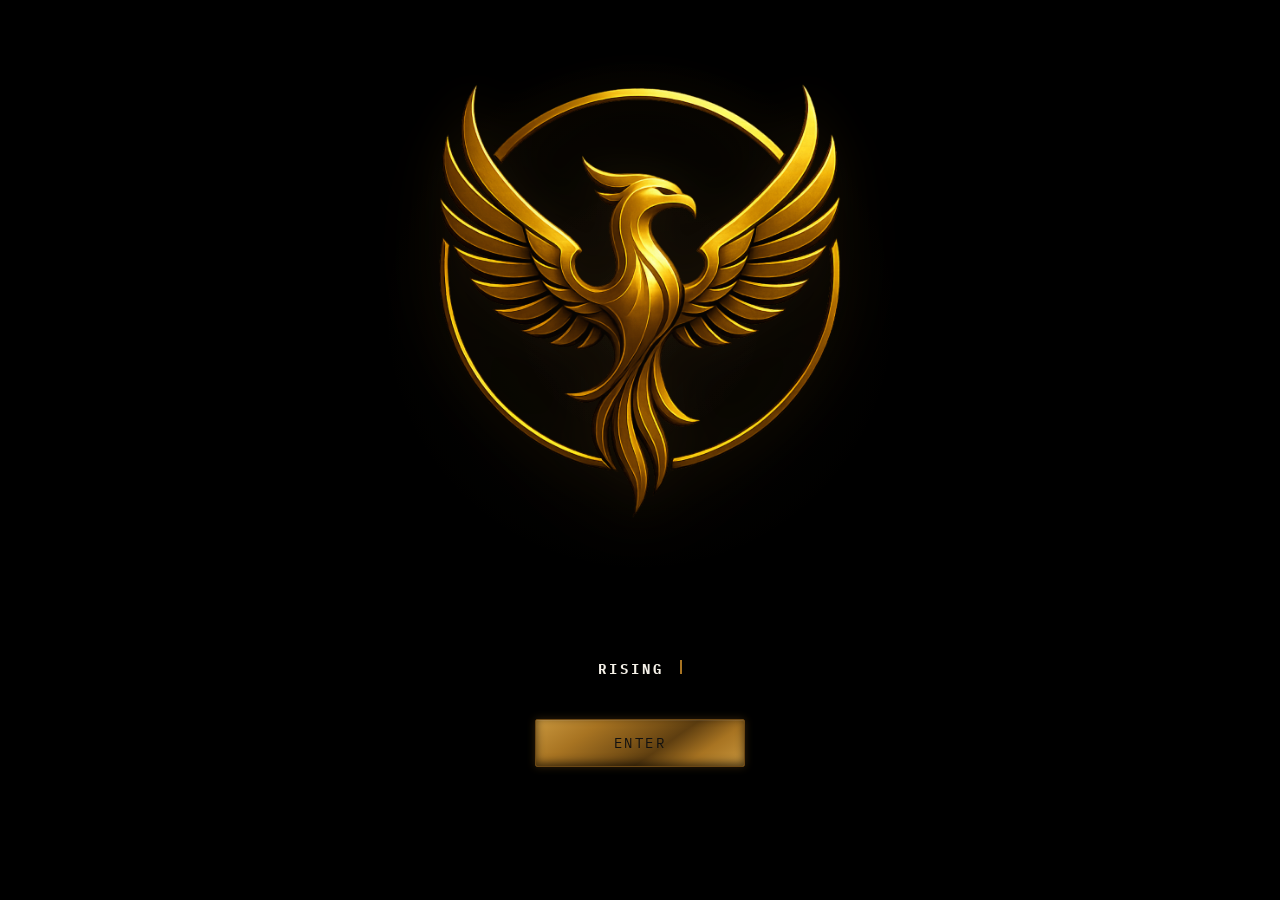
==== index.html @ f2d27ec7 "Update index.html" ====
<!DOCTYPE html>
<html lang="en">
<head>
<meta charset="UTF-8" />
<meta name="viewport" content="width=device-width, initial-scale=1.0" />
<title>Rising Phoenix Enterprises</title>

<link rel="preconnect" href="https://fonts.googleapis.com">
<link rel="preconnect" href="https://fonts.gstatic.com" crossorigin>
<link href="https://fonts.googleapis.com/css2?family=IBM+Plex+Mono:wght@500&display=swap" rel="stylesheet">

<style>

:root{
  --bg:#000;
  --ivory:#f5f1e8;
}

/* RESET */

*{
  margin:0;
  padding:0;
  box-sizing:border-box;
}

html,body{
  height:100%;
  background:var(--bg);
  color:var(--ivory);
  font-family:"IBM Plex Mono","Courier New",monospace;
  -webkit-font-smoothing:antialiased;
  -moz-osx-font-smoothing:grayscale;
  text-rendering:optimizeLegibility;
}

/* HERO */

.hero{
  position:relative;
  height:70vh;
  display:flex;
  align-items:flex-end;
  justify-content:center;
  overflow:hidden;
  background:
    radial-gradient(circle at center, rgba(255,255,255,0.02) 0%, rgba(0,0,0,0) 24%),
    radial-gradient(circle at center, rgba(0,0,0,.10), #000 72%);
}

.hero::before{
  content:"";
  position:absolute;
  inset:0;
  background:url("phoenix-os-logo.png") center 40% / 520px no-repeat;
  opacity:0;
  filter:
    drop-shadow(0 22px 54px rgba(0,0,0,.60))
    drop-shadow(0 0 22px rgba(168,116,34,.15));
  animation:heroFade 1.4s ease forwards;
}

.hero::after{
  content:"";
  position:absolute;
  inset:0;
  background:
    radial-gradient(circle at center, rgba(168,116,34,.10) 0%, rgba(168,116,34,0) 36%);
  mix-blend-mode:screen;
  opacity:.42;
  animation:glowPulse 4.8s ease-in-out infinite;
}

/* CONTENT */

.content{
  height:30vh;
  display:flex;
  flex-direction:column;
  align-items:center;
  justify-content:flex-start;
  padding-top:30px;
  text-align:center;
}

/* TITLE */

.title{
  font-size:clamp(14px,1.05vw,18px);
  letter-spacing:.22em;
  text-transform:uppercase;
  margin-bottom:28px;
  min-height:1.5em;
  opacity:0;
  animation:titleFade .7s ease .9s forwards;
}

.cursor{
  display:inline-block;
  width:2px;
  height:1em;
  background:#a87422;
  margin-left:5px;
  animation:blink .9s infinite;
}

/* 🔥 DARK METALLIC ENTER BUTTON */

.enter{
  display:inline-flex;
  align-items:center;
  justify-content:center;
  min-width:210px;
  margin-top:10px;
  padding:14px 44px;

  font-size:14px;
  letter-spacing:.18em;
  text-transform:uppercase;
  text-decoration:none;
  color:#111;

  background:linear-gradient(
    145deg,
    #c9973e 0%,
    #a87422 25%,
    #7a5216 48%,
    #5e3e10 60%,
    #a87422 78%,
    #c9973e 100%
  );

  border:1px solid #6b4714;
  border-radius:2px;

  box-shadow:
    0 0 8px rgba(168,116,34,.28),
    inset 0 1px 0 rgba(255,255,255,.08),
    inset 0 -3px 8px rgba(0,0,0,.65);

  opacity:0;
  transform:translateY(8px);
  animation:enterFade .8s ease 2.5s forwards;
  transition:all .22s ease;
}

.enter:hover{
  background:linear-gradient(
    145deg,
    #d3a64b,
    #a87422,
    #6a4612,
    #5e3e10,
    #a87422
  );

  box-shadow:
    0 0 16px rgba(168,116,34,.45),
    inset 0 1px 0 rgba(255,255,255,.12),
    inset 0 -3px 10px rgba(0,0,0,.75);

  transform:translateY(-1px);
}

.enter:active{
  transform:translateY(1px);
  box-shadow:inset 0 3px 12px rgba(0,0,0,.8);
}

/* ANIMATIONS */

@keyframes heroFade{
  from{opacity:0; transform:scale(.985);}
  to{opacity:1; transform:scale(1);}
}

@keyframes glowPulse{
  0%,100%{opacity:.34;}
  50%{opacity:.58;}
}

@keyframes titleFade{
  from{opacity:0; transform:translateY(6px);}
  to{opacity:1; transform:translateY(0);}
}

@keyframes enterFade{
  to{opacity:1; transform:translateY(0);}
}

@keyframes blink{
  0%,50%,100%{opacity:1;}
  25%,75%{opacity:0;}
}

/* MOBILE */

@media(max-width:768px){

.hero{height:65vh;}

.hero::before{
background:url("phoenix-os-logo.png") center 38% / 320px no-repeat;
}

.content{height:35vh; padding-top:22px;}

.enter{
min-width:180px;
padding:12px 28px;
}

}

</style>
</head>

<body>

<section class="hero"></section>

<section class="content">

<h1 class="title">
<span id="typed"></span><span class="cursor"></span>
</h1>

<a href="institution.html" class="enter">ENTER</a>

</section>

<script>

const text="Rising Phoenix Enterprises";
const typed=document.getElementById("typed");

let i=0;

function typeEffect(){
if(i<text.length){
typed.textContent+=text.charAt(i);
i++;
setTimeout(typeEffect,55);
}
}

window.addEventListener("load",()=>{
setTimeout(typeEffect,850);
});

</script>

</body>
</html>
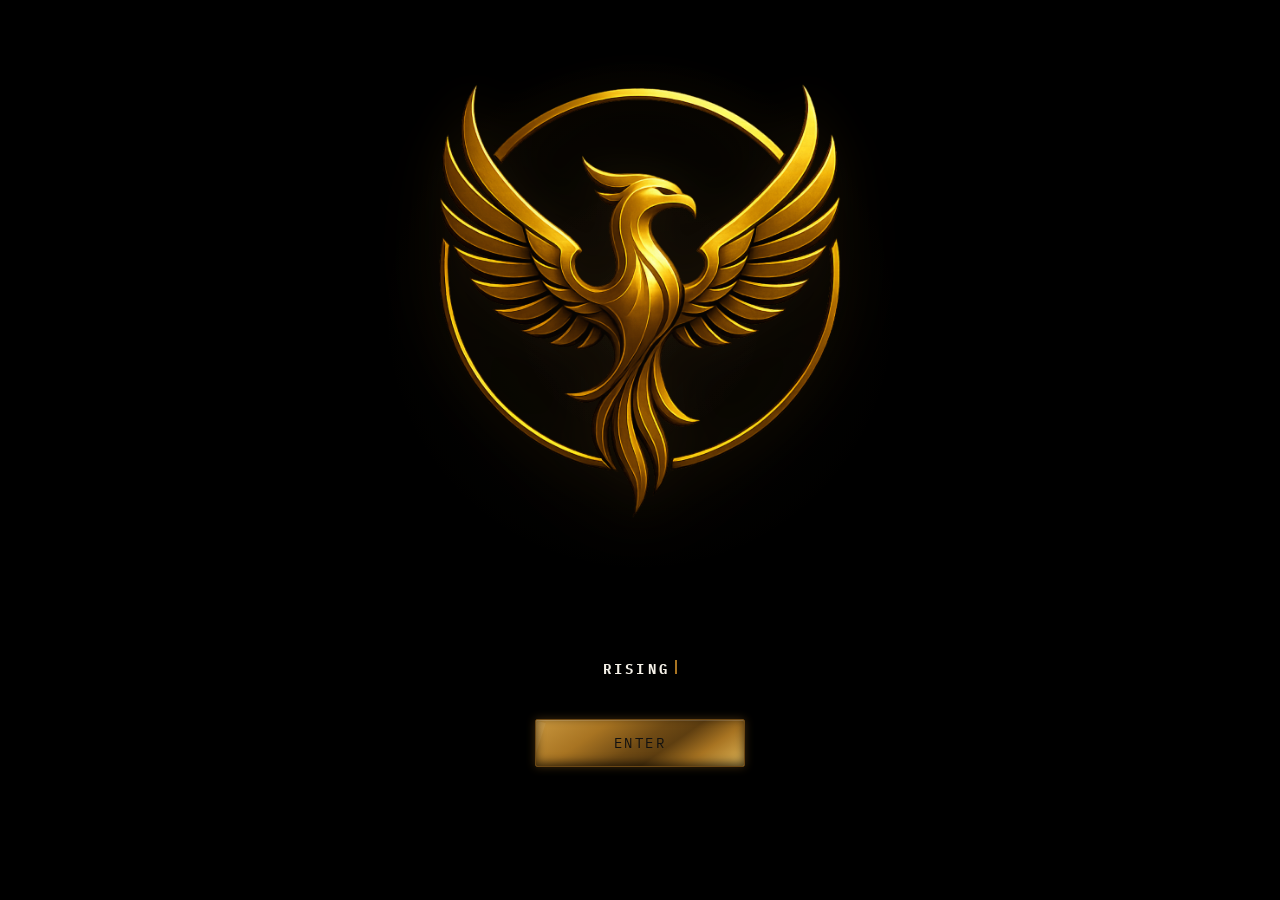
==== commit a16af318: "Update index.html" ====
--- a/index.html
+++ b/index.html
@@ -16,8 +16,6 @@
   --ivory:#f5f1e8;
 }
 
-/* RESET */
-
 *{
   margin:0;
   padding:0;
@@ -30,7 +28,6 @@
   color:var(--ivory);
   font-family:"IBM Plex Mono","Courier New",monospace;
   -webkit-font-smoothing:antialiased;
-  -moz-osx-font-smoothing:grayscale;
   text-rendering:optimizeLegibility;
 }
 
@@ -104,9 +101,12 @@
   animation:blink .9s infinite;
 }
 
-/* 🔥 DARK METALLIC ENTER BUTTON */
+/* 🔥 METALLIC HERO MATCH ENTER BUTTON */
 
 .enter{
+  position:relative;
+  overflow:hidden;
+
   display:inline-flex;
   align-items:center;
   justify-content:center;
@@ -123,48 +123,61 @@
   background:linear-gradient(
     145deg,
     #c9973e 0%,
-    #a87422 25%,
-    #7a5216 48%,
-    #5e3e10 60%,
+    #a87422 28%,
+    #6f4a14 50%,
+    #5e3e10 62%,
     #a87422 78%,
-    #c9973e 100%
+    #e0b85a 100%
   );
 
   border:1px solid #6b4714;
   border-radius:2px;
 
   box-shadow:
-    0 0 8px rgba(168,116,34,.28),
-    inset 0 1px 0 rgba(255,255,255,.08),
-    inset 0 -3px 8px rgba(0,0,0,.65);
+    0 0 10px rgba(168,116,34,.35),
+    inset 0 1px 0 rgba(255,255,255,.15),
+    inset 0 -3px 10px rgba(0,0,0,.7);
 
   opacity:0;
   transform:translateY(8px);
   animation:enterFade .8s ease 2.5s forwards;
-  transition:all .22s ease;
+  transition:all .25s ease;
+}
+
+/* SHINE SWEEP */
+
+.enter::after{
+  content:"";
+  position:absolute;
+  top:-40%;
+  left:-60%;
+  width:60%;
+  height:180%;
+
+  background:linear-gradient(
+    120deg,
+    rgba(255,255,255,0) 0%,
+    rgba(255,255,255,.35) 40%,
+    rgba(255,255,255,.75) 50%,
+    rgba(255,255,255,.35) 60%,
+    rgba(255,255,255,0) 100%
+  );
+
+  transform:rotate(18deg);
+  opacity:.25;
+  animation:shineSweep 4.8s linear infinite;
 }
 
 .enter:hover{
-  background:linear-gradient(
-    145deg,
-    #d3a64b,
-    #a87422,
-    #6a4612,
-    #5e3e10,
-    #a87422
-  );
-
   box-shadow:
-    0 0 16px rgba(168,116,34,.45),
-    inset 0 1px 0 rgba(255,255,255,.12),
-    inset 0 -3px 10px rgba(0,0,0,.75);
-
-  transform:translateY(-1px);
+    0 0 18px rgba(168,116,34,.55),
+    inset 0 1px 0 rgba(255,255,255,.25),
+    inset 0 -3px 12px rgba(0,0,0,.8);
 }
 
 .enter:active{
   transform:translateY(1px);
-  box-shadow:inset 0 3px 12px rgba(0,0,0,.8);
+  box-shadow:inset 0 4px 14px rgba(0,0,0,.9);
 }
 
 /* ANIMATIONS */
@@ -191,6 +204,11 @@
 @keyframes blink{
   0%,50%,100%{opacity:1;}
   25%,75%{opacity:0;}
+}
+
+@keyframes shineSweep{
+  from{left:-60%;}
+  to{left:140%;}
 }
 
 /* MOBILE */
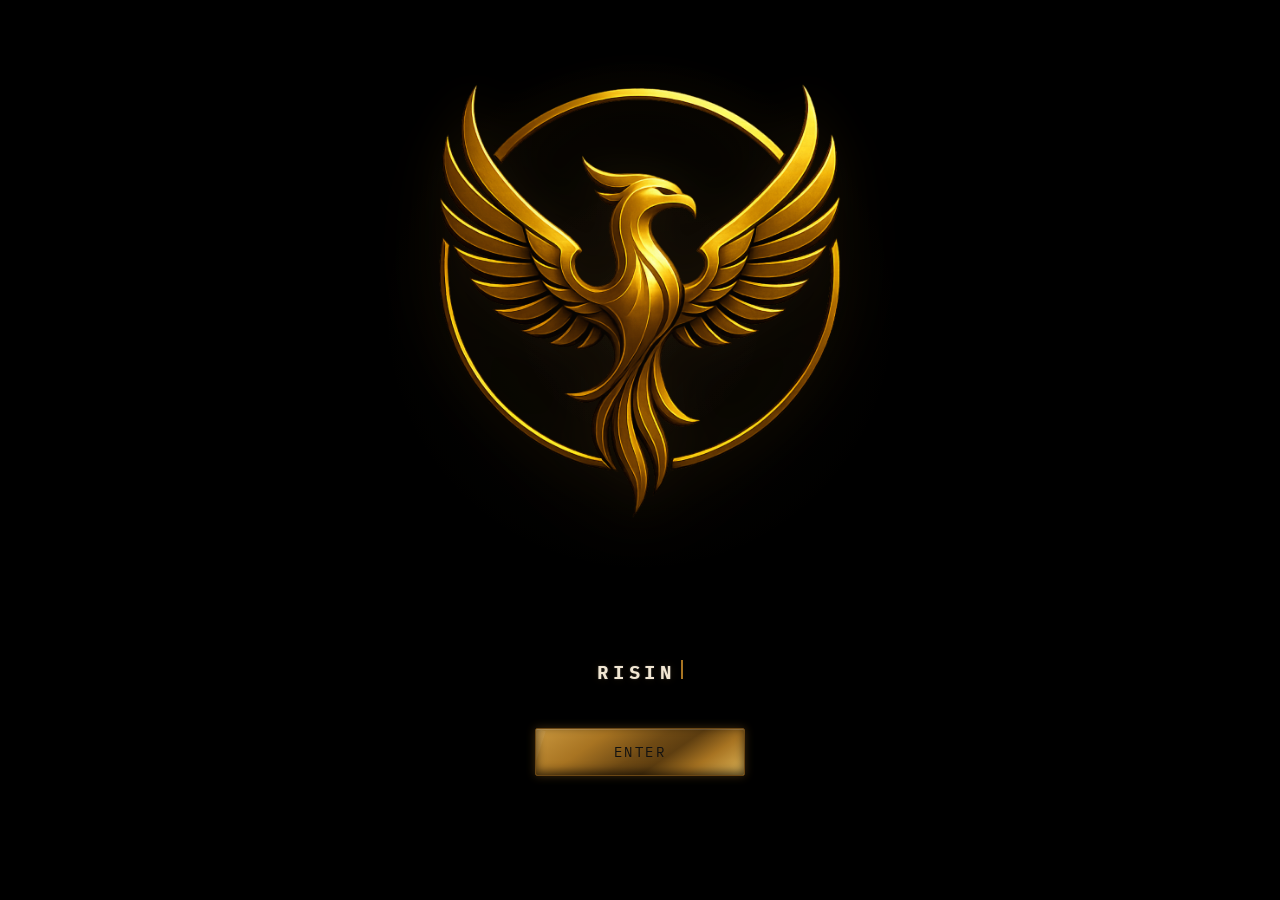
==== commit fa1b0448: "Update index.html" ====
--- a/index.html
+++ b/index.html
@@ -13,8 +13,10 @@
 
 :root{
   --bg:#000;
-  --ivory:#f5f1e8;
-}
+  --ivory:#f1e6d2;
+}
+
+/* RESET */
 
 *{
   margin:0;
@@ -80,14 +82,22 @@
   text-align:center;
 }
 
-/* TITLE */
+/* 🔥 TITLE FINAL */
 
 .title{
-  font-size:clamp(14px,1.05vw,18px);
-  letter-spacing:.22em;
+  font-size:clamp(18px,1.45vw,22px);
+  letter-spacing:.26em;
   text-transform:uppercase;
-  margin-bottom:28px;
+  margin-bottom:30px;
   min-height:1.5em;
+
+  color:#f1e6d2;
+
+  text-shadow:
+    0 0 2px rgba(255,255,255,.25),
+    0 0 10px rgba(168,116,34,.18),
+    0 2px 6px rgba(0,0,0,.85);
+
   opacity:0;
   animation:titleFade .7s ease .9s forwards;
 }
@@ -101,7 +111,7 @@
   animation:blink .9s infinite;
 }
 
-/* 🔥 METALLIC HERO MATCH ENTER BUTTON */
+/* 🔥 METALLIC HERO ENTER */
 
 .enter{
   position:relative;
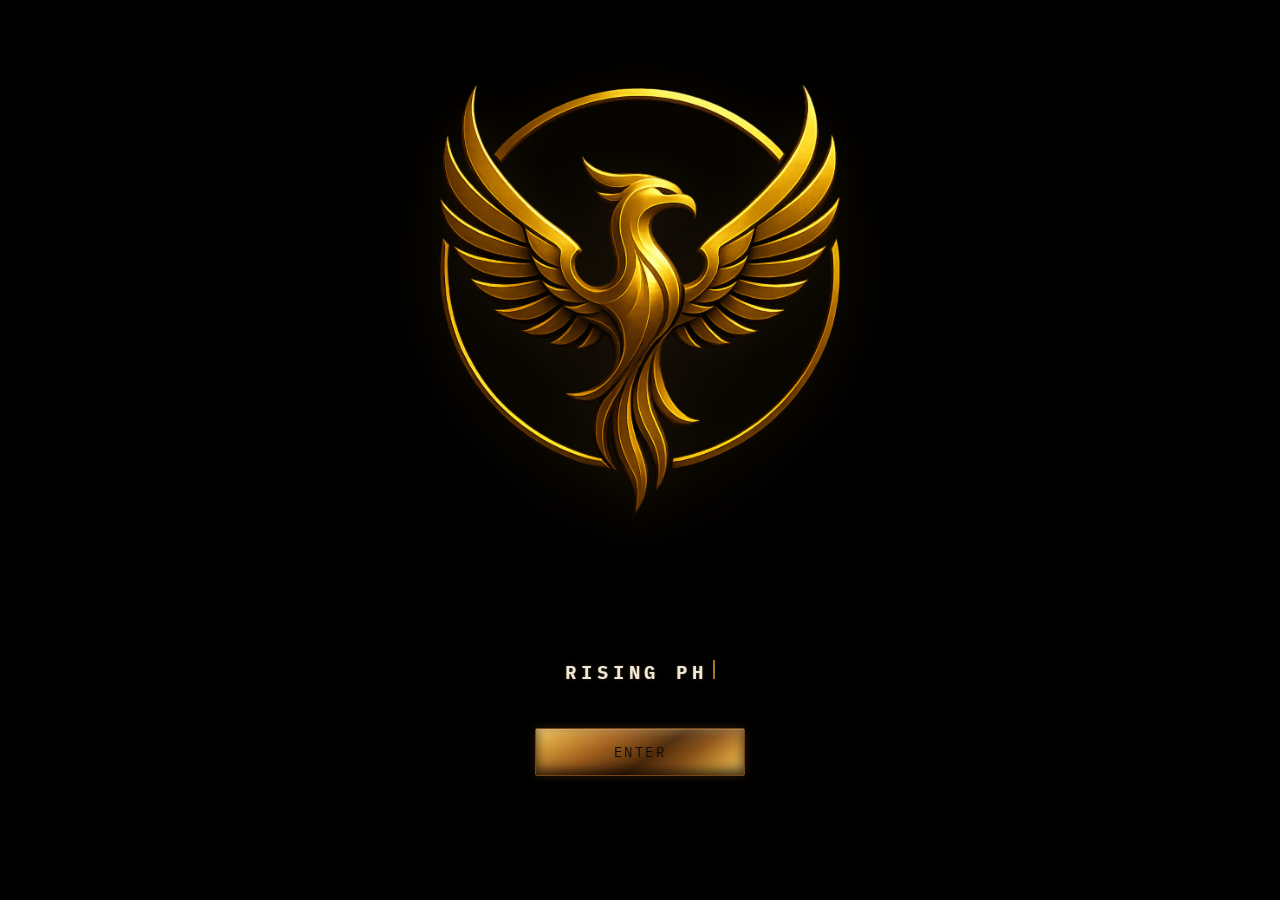
==== commit bc0f7752: "Update index.html" ====
--- a/index.html
+++ b/index.html
@@ -82,7 +82,7 @@
   text-align:center;
 }
 
-/* 🔥 TITLE FINAL */
+/* TITLE */
 
 .title{
   font-size:clamp(18px,1.45vw,22px);
@@ -111,7 +111,7 @@
   animation:blink .9s infinite;
 }
 
-/* 🔥 METALLIC HERO ENTER */
+/* 🔥 FORGED METAL BUTTON */
 
 .enter{
   position:relative;
@@ -128,25 +128,28 @@
   letter-spacing:.18em;
   text-transform:uppercase;
   text-decoration:none;
-  color:#111;
-
-  background:linear-gradient(
-    145deg,
-    #c9973e 0%,
-    #a87422 28%,
-    #6f4a14 50%,
-    #5e3e10 62%,
-    #a87422 78%,
-    #e0b85a 100%
-  );
-
-  border:1px solid #6b4714;
+  color:#140d05;
+
+  background:
+    linear-gradient(
+      145deg,
+      #f1c766 0%,
+      #d79d3a 12%,
+      #a8641f 32%,
+      #6e3f12 48%,
+      #4e2b0b 56%,
+      #8a5118 70%,
+      #d89e3a 86%,
+      #f3cd73 100%
+    );
+
+  border:1px solid #7a4514;
   border-radius:2px;
 
   box-shadow:
-    0 0 10px rgba(168,116,34,.35),
-    inset 0 1px 0 rgba(255,255,255,.15),
-    inset 0 -3px 10px rgba(0,0,0,.7);
+    0 0 8px rgba(168,100,31,.25),
+    inset 0 1px 0 rgba(255,240,200,.20),
+    inset 0 -4px 12px rgba(0,0,0,.78);
 
   opacity:0;
   transform:translateY(8px);
@@ -154,40 +157,54 @@
   transition:all .25s ease;
 }
 
-/* SHINE SWEEP */
+/* TOP METAL EDGE */
+
+.enter::before{
+  content:"";
+  position:absolute;
+  inset:0;
+  background:
+    linear-gradient(
+      180deg,
+      rgba(255,245,210,.20) 0%,
+      rgba(255,245,210,.05) 18%,
+      rgba(255,255,255,0) 45%,
+      rgba(0,0,0,.12) 100%
+    );
+  pointer-events:none;
+}
+
+/* HOT METAL SWEEP */
 
 .enter::after{
   content:"";
   position:absolute;
-  top:-40%;
-  left:-60%;
-  width:60%;
-  height:180%;
-
+  top:-55%;
+  left:-70%;
+  width:46%;
+  height:220%;
   background:linear-gradient(
     120deg,
     rgba(255,255,255,0) 0%,
-    rgba(255,255,255,.35) 40%,
-    rgba(255,255,255,.75) 50%,
-    rgba(255,255,255,.35) 60%,
+    rgba(255,244,210,.12) 35%,
+    rgba(255,244,210,.55) 50%,
+    rgba(255,244,210,.12) 65%,
     rgba(255,255,255,0) 100%
   );
-
-  transform:rotate(18deg);
-  opacity:.25;
-  animation:shineSweep 4.8s linear infinite;
+  transform:rotate(16deg);
+  opacity:.22;
+  animation:shineSweep 5.4s linear infinite;
+  pointer-events:none;
 }
 
 .enter:hover{
-  box-shadow:
-    0 0 18px rgba(168,116,34,.55),
-    inset 0 1px 0 rgba(255,255,255,.25),
-    inset 0 -3px 12px rgba(0,0,0,.8);
+  transform:translateY(-1px);
 }
 
 .enter:active{
   transform:translateY(1px);
-  box-shadow:inset 0 4px 14px rgba(0,0,0,.9);
+  box-shadow:
+    inset 0 4px 16px rgba(0,0,0,.85);
 }
 
 /* ANIMATIONS */
@@ -217,7 +234,7 @@
 }
 
 @keyframes shineSweep{
-  from{left:-60%;}
+  from{left:-70%;}
   to{left:140%;}
 }
 
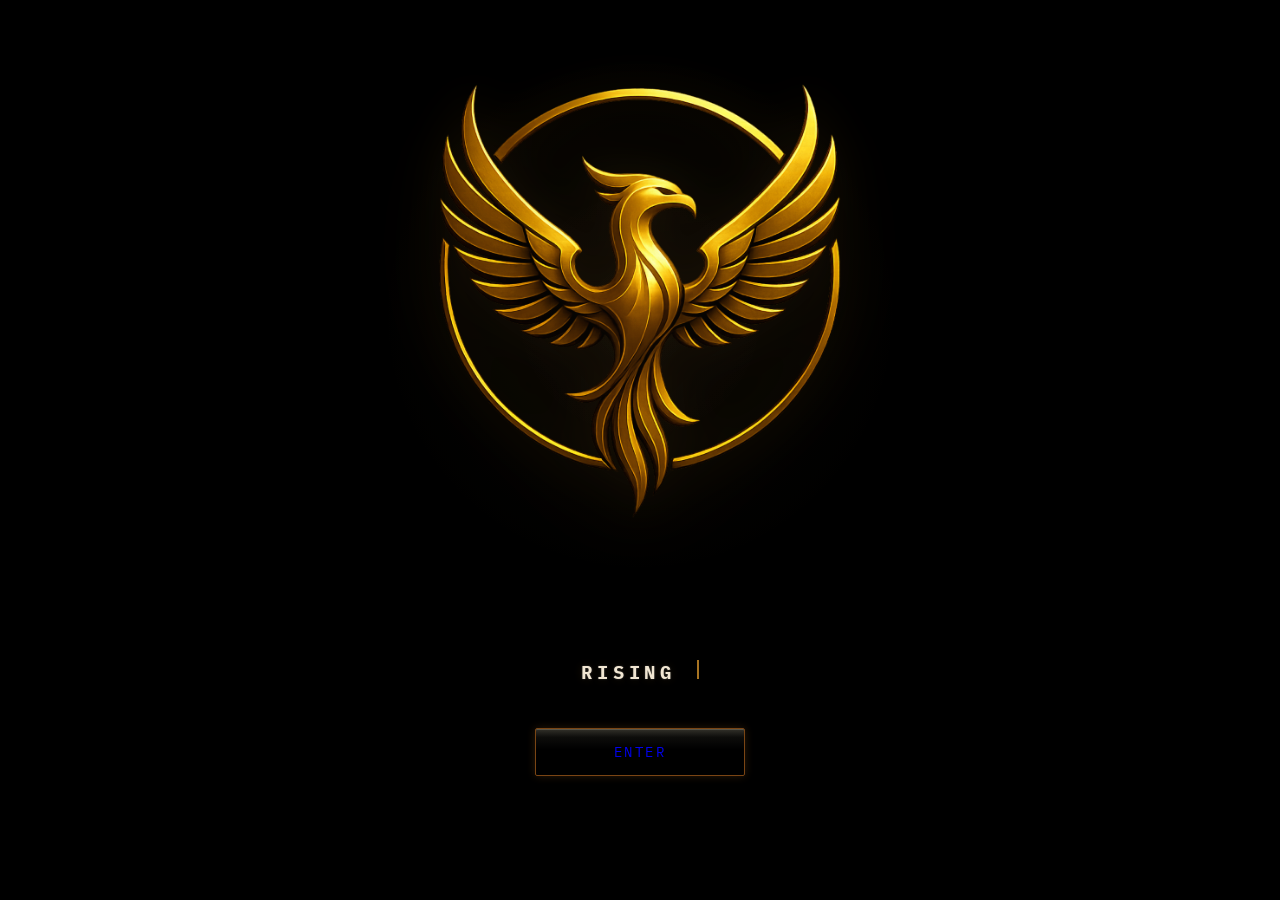
==== commit a3fc42cf: "Update index.html" ====
--- a/index.html
+++ b/index.html
@@ -128,8 +128,8 @@
   letter-spacing:.18em;
   text-transform:uppercase;
   text-decoration:none;
-  color:#140d05;
-
+  color:#fledd2;
+  text-shadow:0 1px 2px rgba(0,0,0,.75)
   background:
     linear-gradient(
       145deg,
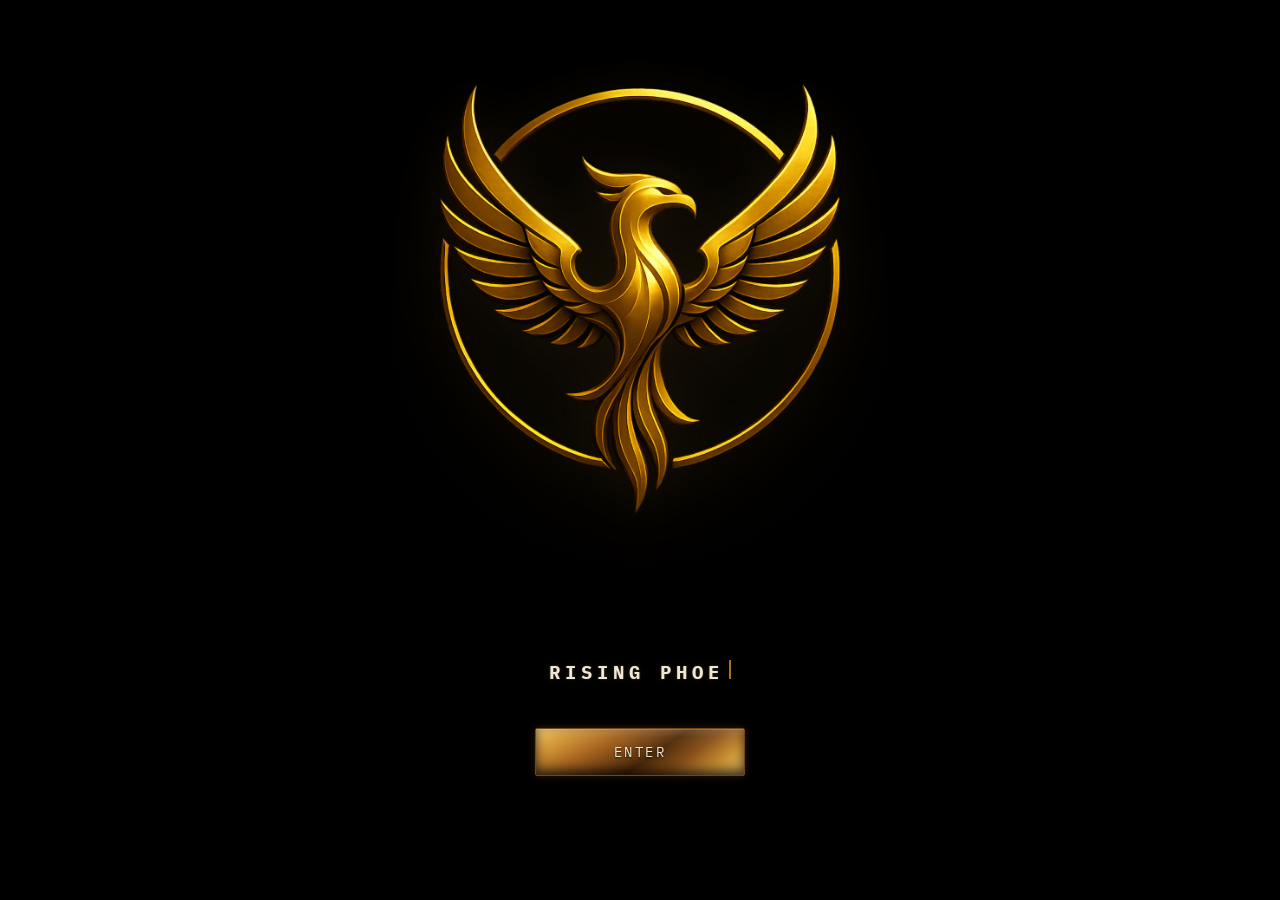
==== commit 559d655d: "Refactor button styles and clean up HTML Updated button styles and fixed HTML formatting." ====
--- a/index.html
+++ b/index.html
@@ -111,7 +111,7 @@
   animation:blink .9s infinite;
 }
 
-/* 🔥 FORGED METAL BUTTON */
+/* FORGED METAL BUTTON */
 
 .enter{
   position:relative;
@@ -128,8 +128,10 @@
   letter-spacing:.18em;
   text-transform:uppercase;
   text-decoration:none;
-  color:#fledd2;
-  text-shadow:0 1px 2px rgba(0,0,0,.75)
+  color:#f1edd2;
+
+  text-shadow:0 1px 2px rgba(0,0,0,.75);
+
   background:
     linear-gradient(
       145deg,
@@ -296,4 +298,6 @@
 </script>
 
 </body>
-</html> 
+</html>
+
+ 
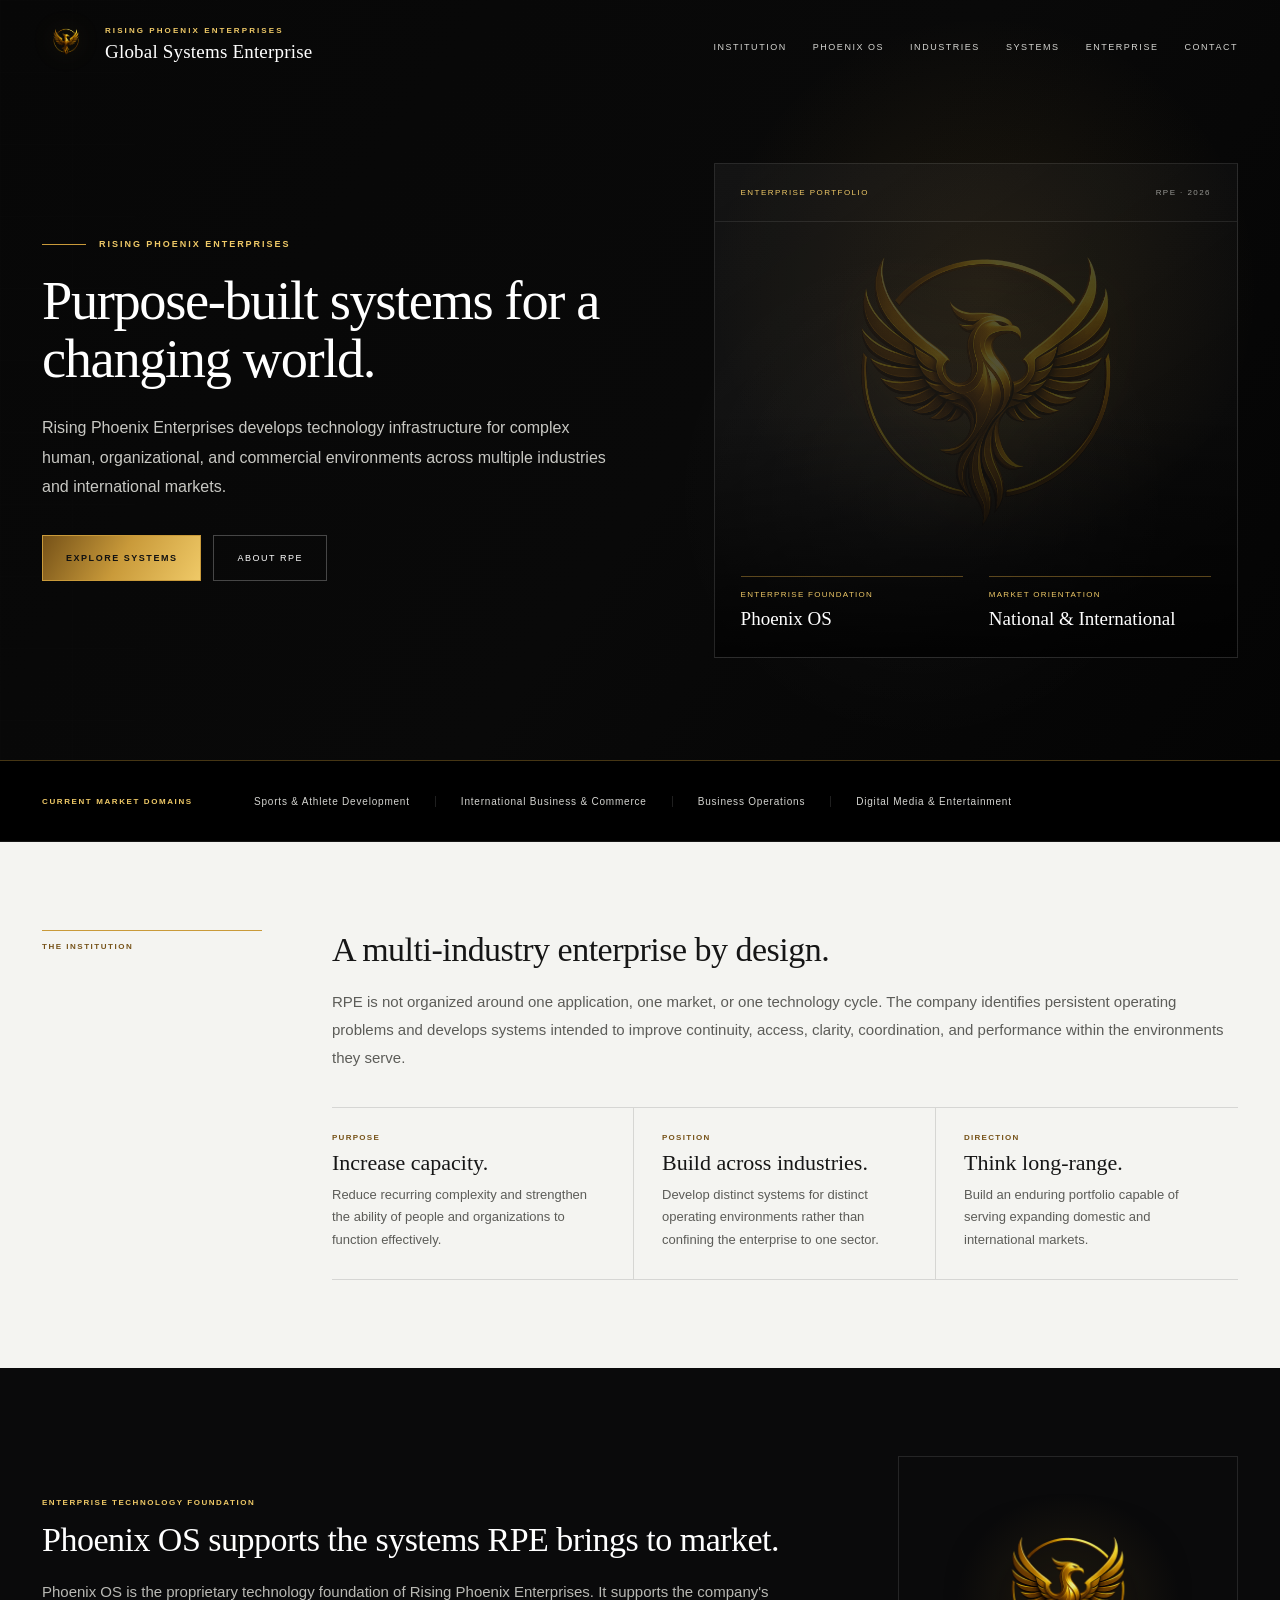
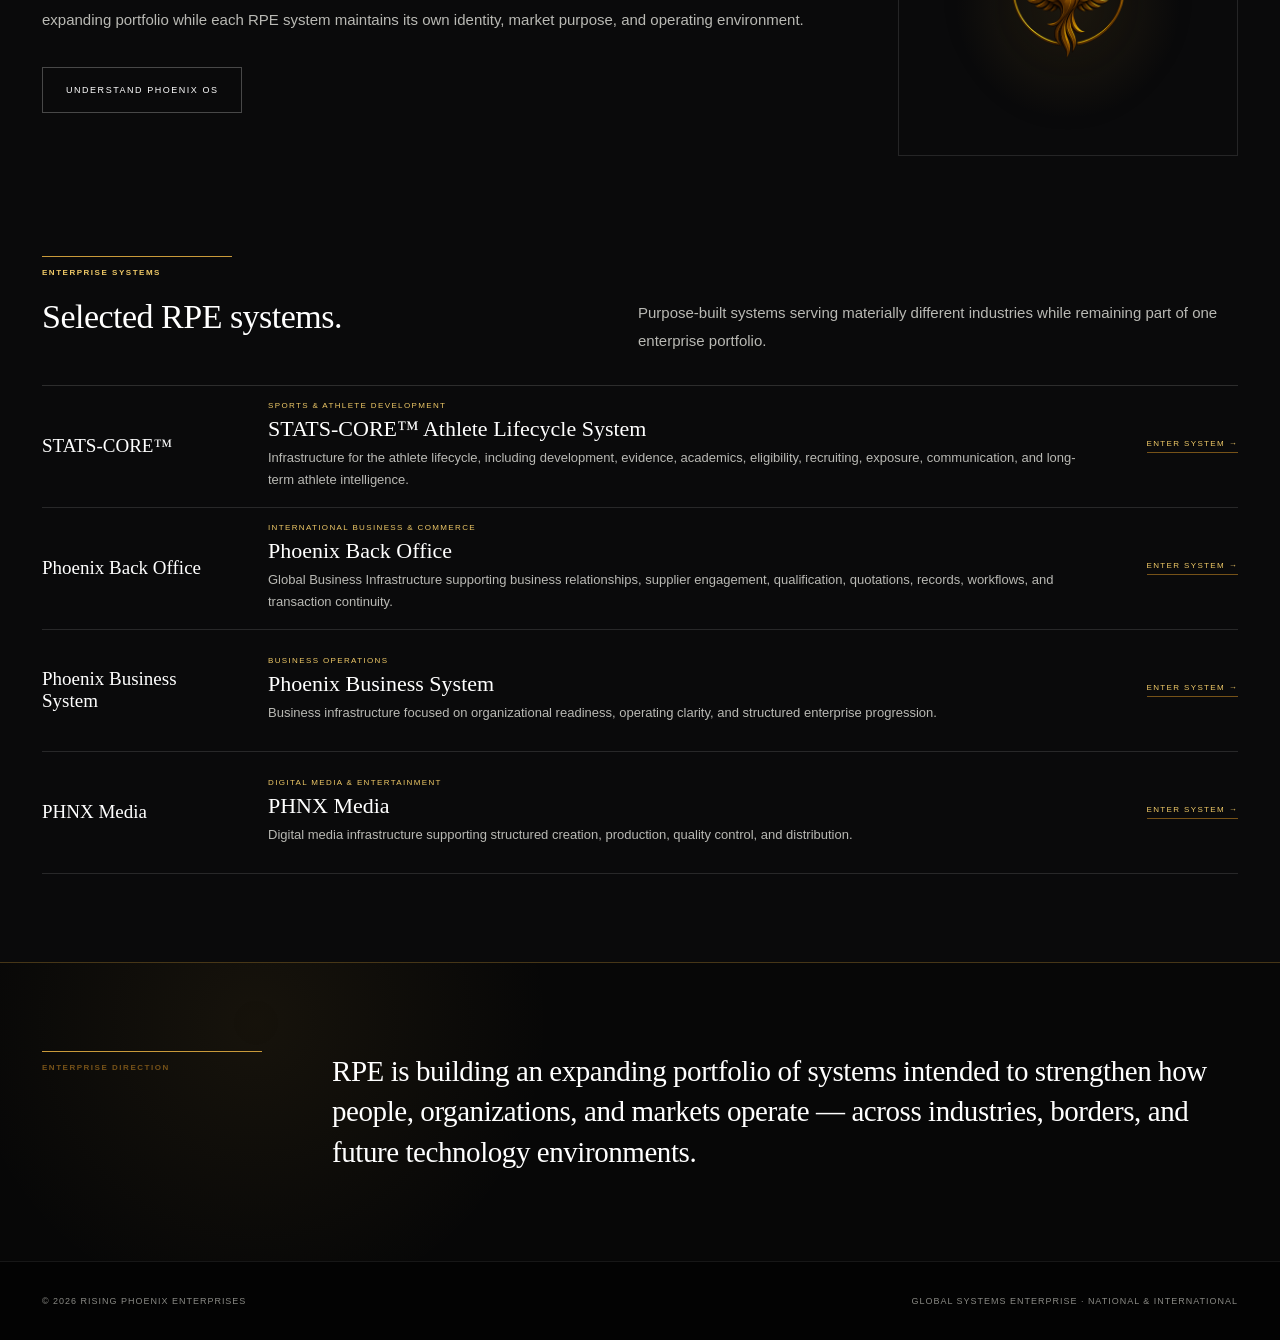
==== commit ec73dbc2: "Enhance index.html with meta tags and style updates Added meta tags for description and theme color." ====
--- a/index.html
+++ b/index.html
@@ -4,297 +4,811 @@
 <meta charset="UTF-8" />
 <meta name="viewport" content="width=device-width, initial-scale=1.0" />
 <title>Rising Phoenix Enterprises</title>
-
-<link rel="preconnect" href="https://fonts.googleapis.com">
-<link rel="preconnect" href="https://fonts.gstatic.com" crossorigin>
-<link href="https://fonts.googleapis.com/css2?family=IBM+Plex+Mono:wght@500&display=swap" rel="stylesheet">
+<meta name="description" content="Rising Phoenix Enterprises is a multi-industry technology and systems enterprise developing purpose-built infrastructure across sports, global commerce, business operations, digital media, and future markets." />
+<meta name="theme-color" content="#050505" />
 
 <style>
-
 :root{
-  --bg:#000;
-  --ivory:#f1e6d2;
-}
-
-/* RESET */
-
-*{
+  --black:#050505;
+  --black2:#0a0a0b;
+  --black3:#111113;
+  --white:#ffffff;
+  --paper:#f4f4f1;
+  --ink:#161616;
+  --muted:#6a6a66;
+  --gold:#c99a3a;
+  --gold-hi:#efc967;
+  --gold-deep:#765218;
+  --line-dark:rgba(255,255,255,.12);
+  --line-light:rgba(0,0,0,.12);
+  --max:1360px;
+  --ease:cubic-bezier(.22,.61,.36,1);
+}
+
+*{box-sizing:border-box}
+html{scroll-behavior:smooth}
+body{
   margin:0;
-  padding:0;
-  box-sizing:border-box;
-}
-
-html,body{
-  height:100%;
-  background:var(--bg);
-  color:var(--ivory);
-  font-family:"IBM Plex Mono","Courier New",monospace;
+  background:var(--black);
+  color:var(--white);
+  font-family:Inter, "Helvetica Neue", Arial, sans-serif;
   -webkit-font-smoothing:antialiased;
   text-rendering:optimizeLegibility;
-}
-
-/* HERO */
-
+  overflow-x:hidden;
+}
+a{color:inherit;text-decoration:none}
+img{max-width:100%;display:block}
+button{font:inherit}
+.shell{width:min(var(--max),calc(100% - 84px));margin:0 auto}
+
+/* ---------- TOP BAR ---------- */
+.site-header{
+  position:fixed;
+  inset:0 0 auto 0;
+  z-index:80;
+  transition:background .35s ease,border-color .35s ease;
+  border-bottom:1px solid transparent;
+}
+.site-header.scrolled{
+  background:rgba(5,5,5,.92);
+  backdrop-filter:blur(18px);
+  border-color:var(--line-dark);
+}
+.header-inner{
+  min-height:88px;
+  display:flex;
+  align-items:center;
+  justify-content:space-between;
+  gap:34px;
+}
+.brand{
+  display:flex;
+  align-items:center;
+  gap:15px;
+  min-width:290px;
+}
+.brand img{
+  width:48px;
+  height:48px;
+  object-fit:contain;
+  filter:drop-shadow(0 0 12px rgba(201,154,58,.14));
+}
+.brand-copy{line-height:1}
+.brand-top{
+  font-size:8px;
+  letter-spacing:.26em;
+  text-transform:uppercase;
+  color:var(--gold-hi);
+  font-weight:700;
+  margin-bottom:7px;
+}
+.brand-main{
+  font-family:Georgia,"Times New Roman",serif;
+  font-size:19px;
+  font-weight:400;
+  letter-spacing:.01em;
+}
+.nav{
+  display:flex;
+  align-items:center;
+  gap:26px;
+  font-size:9px;
+  letter-spacing:.17em;
+  text-transform:uppercase;
+  color:#d5d5d1;
+}
+.nav a{
+  position:relative;
+  padding:35px 0 30px;
+}
+.nav a::after{
+  content:"";
+  position:absolute;
+  left:0;
+  right:100%;
+  bottom:22px;
+  height:1px;
+  background:var(--gold);
+  transition:right .28s var(--ease);
+}
+.nav a:hover{color:#fff}
+.nav a:hover::after{right:0}
+
+/* ---------- HERO ---------- */
 .hero{
   position:relative;
-  height:70vh;
-  display:flex;
-  align-items:flex-end;
-  justify-content:center;
+  min-height:760px;
+  display:flex;
+  align-items:center;
   overflow:hidden;
   background:
-    radial-gradient(circle at center, rgba(255,255,255,0.02) 0%, rgba(0,0,0,0) 24%),
-    radial-gradient(circle at center, rgba(0,0,0,.10), #000 72%);
-}
-
+    radial-gradient(circle at 77% 38%,rgba(201,154,58,.11),transparent 25%),
+    radial-gradient(circle at 72% 65%,rgba(255,255,255,.035),transparent 24%),
+    linear-gradient(125deg,#070707 0%,#090909 55%,#040404 100%);
+}
 .hero::before{
   content:"";
   position:absolute;
   inset:0;
-  background:url("phoenix-os-logo.png") center 40% / 520px no-repeat;
-  opacity:0;
-  filter:
-    drop-shadow(0 22px 54px rgba(0,0,0,.60))
-    drop-shadow(0 0 22px rgba(168,116,34,.15));
-  animation:heroFade 1.4s ease forwards;
-}
-
-.hero::after{
+  background:
+    linear-gradient(90deg,rgba(255,255,255,.02) 1px,transparent 1px),
+    linear-gradient(180deg,rgba(255,255,255,.018) 1px,transparent 1px);
+  background-size:72px 72px;
+  mask-image:linear-gradient(to right,rgba(0,0,0,.35),transparent 75%);
+  pointer-events:none;
+}
+.hero-grid{
+  position:relative;
+  z-index:2;
+  display:grid;
+  grid-template-columns:minmax(0,1.05fr) minmax(430px,.95fr);
+  gap:92px;
+  align-items:center;
+  padding:152px 0 92px;
+}
+.eyebrow{
+  display:flex;
+  align-items:center;
+  gap:13px;
+  margin-bottom:24px;
+  font-size:9px;
+  letter-spacing:.22em;
+  text-transform:uppercase;
+  color:var(--gold-hi);
+  font-weight:700;
+}
+.eyebrow::before{
+  content:"";
+  width:44px;
+  height:1px;
+  background:var(--gold);
+}
+.hero h1{
+  margin:0;
+  max-width:760px;
+  font-family:Georgia,"Times New Roman",serif;
+  font-size:clamp(42px,4.25vw,60px);
+  line-height:1.06;
+  font-weight:400;
+  letter-spacing:-.025em;
+}
+.hero-lead{
+  margin:25px 0 0;
+  max-width:690px;
+  color:#c8c8c3;
+  font-size:16px;
+  line-height:1.82;
+}
+.hero-actions{
+  display:flex;
+  gap:12px;
+  flex-wrap:wrap;
+  margin-top:34px;
+}
+.btn{
+  display:inline-flex;
+  align-items:center;
+  justify-content:center;
+  min-height:46px;
+  padding:0 23px;
+  border:1px solid rgba(255,255,255,.25);
+  font-size:9px;
+  letter-spacing:.17em;
+  text-transform:uppercase;
+  transition:.25s var(--ease);
+}
+.btn.gold{
+  border-color:var(--gold);
+  background:linear-gradient(120deg,var(--gold-deep),var(--gold),var(--gold-hi));
+  color:#111;
+  font-weight:800;
+}
+.btn:hover{transform:translateY(-2px)}
+.btn.outline:hover{
+  border-color:var(--gold);
+  color:var(--gold-hi);
+}
+
+/* HERO CORPORATE OBJECT */
+.hero-object{
+  position:relative;
+  min-height:495px;
+  border:1px solid rgba(255,255,255,.11);
+  background:
+    linear-gradient(145deg,rgba(255,255,255,.045),rgba(255,255,255,.008));
+  overflow:hidden;
+}
+.hero-object::before{
   content:"";
   position:absolute;
   inset:0;
-  background:
-    radial-gradient(circle at center, rgba(168,116,34,.10) 0%, rgba(168,116,34,0) 36%);
-  mix-blend-mode:screen;
-  opacity:.42;
-  animation:glowPulse 4.8s ease-in-out infinite;
-}
-
-/* CONTENT */
-
-.content{
-  height:30vh;
-  display:flex;
-  flex-direction:column;
-  align-items:center;
-  justify-content:flex-start;
-  padding-top:30px;
-  text-align:center;
-}
-
-/* TITLE */
-
-.title{
-  font-size:clamp(18px,1.45vw,22px);
-  letter-spacing:.26em;
-  text-transform:uppercase;
-  margin-bottom:30px;
-  min-height:1.5em;
-
-  color:#f1e6d2;
-
-  text-shadow:
-    0 0 2px rgba(255,255,255,.25),
-    0 0 10px rgba(168,116,34,.18),
-    0 2px 6px rgba(0,0,0,.85);
-
-  opacity:0;
-  animation:titleFade .7s ease .9s forwards;
-}
-
-.cursor{
-  display:inline-block;
-  width:2px;
-  height:1em;
-  background:#a87422;
-  margin-left:5px;
-  animation:blink .9s infinite;
-}
-
-/* FORGED METAL BUTTON */
-
-.enter{
-  position:relative;
-  overflow:hidden;
-
-  display:inline-flex;
-  align-items:center;
-  justify-content:center;
-  min-width:210px;
-  margin-top:10px;
-  padding:14px 44px;
-
-  font-size:14px;
-  letter-spacing:.18em;
-  text-transform:uppercase;
-  text-decoration:none;
-  color:#f1edd2;
-
-  text-shadow:0 1px 2px rgba(0,0,0,.75);
-
-  background:
-    linear-gradient(
-      145deg,
-      #f1c766 0%,
-      #d79d3a 12%,
-      #a8641f 32%,
-      #6e3f12 48%,
-      #4e2b0b 56%,
-      #8a5118 70%,
-      #d89e3a 86%,
-      #f3cd73 100%
-    );
-
-  border:1px solid #7a4514;
-  border-radius:2px;
-
-  box-shadow:
-    0 0 8px rgba(168,100,31,.25),
-    inset 0 1px 0 rgba(255,240,200,.20),
-    inset 0 -4px 12px rgba(0,0,0,.78);
-
-  opacity:0;
-  transform:translateY(8px);
-  animation:enterFade .8s ease 2.5s forwards;
-  transition:all .25s ease;
-}
-
-/* TOP METAL EDGE */
-
-.enter::before{
+  background:url("phoenix-os-logo.png") 55% 42% / 62% no-repeat;
+  opacity:.23;
+  filter:drop-shadow(0 0 30px rgba(201,154,58,.18));
+}
+.hero-object::after{
   content:"";
   position:absolute;
   inset:0;
+  background:linear-gradient(180deg,transparent 50%,rgba(0,0,0,.8) 100%);
+}
+.object-top{
+  position:relative;
+  z-index:3;
+  display:flex;
+  justify-content:space-between;
+  padding:24px 26px;
+  border-bottom:1px solid rgba(255,255,255,.09);
+  font-size:8px;
+  letter-spacing:.18em;
+  text-transform:uppercase;
+}
+.object-top span:first-child{color:var(--gold-hi)}
+.object-top span:last-child{color:#969692}
+.object-foot{
+  position:absolute;
+  z-index:4;
+  left:26px;
+  right:26px;
+  bottom:25px;
+  display:grid;
+  grid-template-columns:1fr 1fr;
+  gap:26px;
+}
+.object-stat{
+  padding-top:13px;
+  border-top:1px solid rgba(201,154,58,.44);
+}
+.object-stat small{
+  display:block;
+  margin-bottom:7px;
+  font-size:8px;
+  letter-spacing:.16em;
+  text-transform:uppercase;
+  color:var(--gold-hi);
+}
+.object-stat strong{
+  display:block;
+  font-family:Georgia,"Times New Roman",serif;
+  font-size:19px;
+  font-weight:400;
+  line-height:1.35;
+}
+
+/* ---------- MARKET STRIP ---------- */
+.market-strip{
+  background:#000;
+  border-top:1px solid rgba(201,154,58,.35);
+  border-bottom:1px solid rgba(255,255,255,.09);
+}
+.market-inner{
+  min-height:80px;
+  display:grid;
+  grid-template-columns:180px 1fr;
+  align-items:center;
+  gap:32px;
+}
+.market-label{
+  font-size:8px;
+  letter-spacing:.2em;
+  text-transform:uppercase;
+  color:var(--gold-hi);
+  font-weight:700;
+}
+.market-list{
+  display:flex;
+  align-items:center;
+  gap:0;
+  overflow:hidden;
+}
+.market-list span{
+  padding:0 25px;
+  border-left:1px solid rgba(255,255,255,.12);
+  font-size:10px;
+  letter-spacing:.08em;
+  color:#d4d4d0;
+  white-space:nowrap;
+}
+.market-list span:first-child{padding-left:0;border-left:0}
+
+/* ---------- INTRO ---------- */
+.section{
+  position:relative;
+  padding:88px 0;
+}
+.section.paper{
+  background:var(--paper);
+  color:var(--ink);
+}
+.section.dark{
+  background:var(--black2);
+  color:#fff;
+}
+.section-grid{
+  display:grid;
+  grid-template-columns:220px 1fr;
+  gap:70px;
+}
+.section-label{
+  border-top:1px solid var(--gold);
+  padding-top:11px;
+  font-size:8px;
+  letter-spacing:.19em;
+  text-transform:uppercase;
+  color:var(--gold-deep);
+  font-weight:700;
+}
+.dark .section-label{color:var(--gold-hi)}
+.section h2{
+  margin:0 0 18px;
+  font-family:Georgia,"Times New Roman",serif;
+  font-size:34px;
+  line-height:1.18;
+  font-weight:400;
+  letter-spacing:-.015em;
+}
+.section p{
+  margin:0;
+  max-width:900px;
+  font-size:15px;
+  line-height:1.85;
+  color:#5c5c58;
+}
+.dark p{color:#b9b9b4}
+
+/* THREE PRINCIPLES */
+.principles{
+  margin-top:36px;
+  display:grid;
+  grid-template-columns:repeat(3,1fr);
+  border-top:1px solid var(--line-light);
+  border-bottom:1px solid var(--line-light);
+}
+.principle{
+  padding:25px 28px 28px 0;
+  border-right:1px solid var(--line-light);
+}
+.principle + .principle{padding-left:28px}
+.principle:last-child{border-right:0}
+.principle small{
+  display:block;
+  margin-bottom:8px;
+  font-size:8px;
+  letter-spacing:.16em;
+  text-transform:uppercase;
+  color:var(--gold-deep);
+  font-weight:700;
+}
+.principle h3{
+  margin:0 0 8px;
+  font-family:Georgia,"Times New Roman",serif;
+  font-size:22px;
+  font-weight:400;
+}
+.principle p{font-size:13px;line-height:1.7}
+
+/* PHOENIX OS FEATURE */
+.os-feature{
+  display:grid;
+  grid-template-columns:1fr 340px;
+  gap:72px;
+  align-items:center;
+}
+.os-copy .micro{
+  color:var(--gold-hi);
+  font-size:8px;
+  letter-spacing:.19em;
+  text-transform:uppercase;
+  font-weight:700;
+  margin-bottom:13px;
+}
+.os-copy h2{
+  max-width:760px;
+}
+.os-object{
+  min-height:300px;
+  display:flex;
+  align-items:center;
+  justify-content:center;
+  border:1px solid rgba(255,255,255,.11);
   background:
-    linear-gradient(
-      180deg,
-      rgba(255,245,210,.20) 0%,
-      rgba(255,245,210,.05) 18%,
-      rgba(255,255,255,0) 45%,
-      rgba(0,0,0,.12) 100%
-    );
-  pointer-events:none;
-}
-
-/* HOT METAL SWEEP */
-
-.enter::after{
-  content:"";
-  position:absolute;
-  top:-55%;
-  left:-70%;
-  width:46%;
-  height:220%;
-  background:linear-gradient(
-    120deg,
-    rgba(255,255,255,0) 0%,
-    rgba(255,244,210,.12) 35%,
-    rgba(255,244,210,.55) 50%,
-    rgba(255,244,210,.12) 65%,
-    rgba(255,255,255,0) 100%
-  );
-  transform:rotate(16deg);
-  opacity:.22;
-  animation:shineSweep 5.4s linear infinite;
-  pointer-events:none;
-}
-
-.enter:hover{
-  transform:translateY(-1px);
-}
-
-.enter:active{
-  transform:translateY(1px);
-  box-shadow:
-    inset 0 4px 16px rgba(0,0,0,.85);
-}
-
-/* ANIMATIONS */
-
-@keyframes heroFade{
-  from{opacity:0; transform:scale(.985);}
-  to{opacity:1; transform:scale(1);}
-}
-
-@keyframes glowPulse{
-  0%,100%{opacity:.34;}
-  50%{opacity:.58;}
-}
-
-@keyframes titleFade{
-  from{opacity:0; transform:translateY(6px);}
-  to{opacity:1; transform:translateY(0);}
-}
-
-@keyframes enterFade{
-  to{opacity:1; transform:translateY(0);}
-}
-
-@keyframes blink{
-  0%,50%,100%{opacity:1;}
-  25%,75%{opacity:0;}
-}
-
-@keyframes shineSweep{
-  from{left:-70%;}
-  to{left:140%;}
-}
-
-/* MOBILE */
-
-@media(max-width:768px){
-
-.hero{height:65vh;}
-
-.hero::before{
-background:url("phoenix-os-logo.png") center 38% / 320px no-repeat;
-}
-
-.content{height:35vh; padding-top:22px;}
-
-.enter{
-min-width:180px;
-padding:12px 28px;
-}
-
-}
-
+    radial-gradient(circle at center,rgba(201,154,58,.13),transparent 50%);
+}
+.os-object img{
+  width:220px;
+  max-height:220px;
+  object-fit:contain;
+  opacity:.92;
+  filter:drop-shadow(0 16px 38px rgba(0,0,0,.5));
+}
+
+/* SYSTEMS */
+.systems-head{
+  display:flex;
+  justify-content:space-between;
+  gap:40px;
+  align-items:end;
+  margin-bottom:30px;
+}
+.systems-head p{max-width:600px}
+.system-list{
+  border-top:1px solid rgba(255,255,255,.14);
+}
+.system-row{
+  display:grid;
+  grid-template-columns:190px 1fr 125px;
+  gap:36px;
+  align-items:center;
+  min-height:122px;
+  border-bottom:1px solid rgba(255,255,255,.12);
+  transition:background .25s ease,padding .25s ease;
+}
+.system-row:hover{
+  background:rgba(255,255,255,.022);
+  padding-left:10px;
+  padding-right:10px;
+}
+.system-mark{
+  min-height:76px;
+  display:flex;
+  align-items:center;
+}
+.system-mark img{
+  max-width:160px;
+  max-height:62px;
+  object-fit:contain;
+}
+.fallback{
+  font-family:Georgia,"Times New Roman",serif;
+  font-size:19px;
+}
+.system-copy small{
+  display:block;
+  margin-bottom:6px;
+  color:var(--gold-hi);
+  font-size:8px;
+  letter-spacing:.17em;
+  text-transform:uppercase;
+}
+.system-copy h3{
+  margin:0 0 5px;
+  font-family:Georgia,"Times New Roman",serif;
+  font-size:22px;
+  font-weight:400;
+}
+.system-copy p{font-size:13px;line-height:1.7}
+.system-link{
+  justify-self:end;
+  font-size:8px;
+  letter-spacing:.17em;
+  text-transform:uppercase;
+  color:var(--gold-hi);
+  border-bottom:1px solid var(--gold-deep);
+  padding-bottom:4px;
+}
+
+/* DIRECTION */
+.direction{
+  background:
+    radial-gradient(circle at 20% 20%,rgba(201,154,58,.08),transparent 28%),
+    #070707;
+  border-top:1px solid rgba(201,154,58,.32);
+}
+.direction-grid{
+  display:grid;
+  grid-template-columns:220px 1fr;
+  gap:70px;
+}
+.direction h2{
+  margin:0;
+  max-width:900px;
+  font-family:Georgia,"Times New Roman",serif;
+  font-size:29px;
+  line-height:1.4;
+  font-weight:400;
+}
+
+/* FOOTER */
+.footer{
+  background:#030303;
+  border-top:1px solid rgba(255,255,255,.08);
+  padding:34px 0;
+  color:#898984;
+  font-size:9px;
+  letter-spacing:.11em;
+  text-transform:uppercase;
+}
+.footer .shell{
+  display:flex;
+  justify-content:space-between;
+  gap:22px;
+  flex-wrap:wrap;
+}
+
+/* REVEAL */
+.reveal{
+  opacity:0;
+  transform:translateY(18px);
+  transition:opacity .7s var(--ease),transform .7s var(--ease);
+}
+.reveal.on{
+  opacity:1;
+  transform:none;
+}
+
+/* RESPONSIVE */
+@media(max-width:1050px){
+  .nav{display:none}
+  .hero-grid{grid-template-columns:1fr;gap:48px}
+  .hero-object{min-height:420px}
+  .section-grid,.direction-grid{grid-template-columns:1fr;gap:28px}
+  .os-feature{grid-template-columns:1fr}
+  .os-object{max-width:500px}
+  .market-inner{grid-template-columns:1fr;padding:22px 0;gap:14px}
+  .market-list{flex-wrap:wrap;gap:12px}
+  .market-list span{border-left:0;padding:0 16px 0 0}
+}
+@media(max-width:720px){
+  .shell{width:min(var(--max),calc(100% - 34px))}
+  .header-inner{min-height:78px}
+  .brand img{width:43px;height:43px}
+  .brand-main{font-size:17px}
+  .hero{min-height:auto}
+  .hero-grid{padding:125px 0 62px}
+  .hero h1{font-size:38px}
+  .hero-lead{font-size:15px}
+  .hero-object{min-height:360px}
+  .object-foot{grid-template-columns:1fr}
+  .principles{grid-template-columns:1fr}
+  .principle,.principle + .principle{padding:20px 0;border-right:0;border-bottom:1px solid var(--line-light)}
+  .principle:last-child{border-bottom:0}
+  .section{padding:64px 0}
+  .section h2{font-size:29px}
+  .systems-head{display:block}
+  .system-row{grid-template-columns:1fr;gap:8px;padding:22px 0}
+  .system-row:hover{padding-left:0;padding-right:0}
+  .system-link{justify-self:start}
+}
 </style>
 </head>
 
 <body>
 
-<section class="hero"></section>
-
-<section class="content">
-
-<h1 class="title">
-<span id="typed"></span><span class="cursor"></span>
-</h1>
-
-<a href="institution.html" class="enter">ENTER</a>
-
+<header class="site-header" id="siteHeader">
+  <div class="shell header-inner">
+    <a class="brand" href="index.html" aria-label="Rising Phoenix Enterprises home">
+      <img src="phoenix-os-logo.png" alt="Rising Phoenix Enterprises">
+      <div class="brand-copy">
+        <div class="brand-top">Rising Phoenix Enterprises</div>
+        <div class="brand-main">Global Systems Enterprise</div>
+      </div>
+    </a>
+
+    <nav class="nav" aria-label="Corporate Navigation">
+      <a href="institution.html">Institution</a>
+      <a href="phoenix-os.html">Phoenix OS</a>
+      <a href="industries.html">Industries</a>
+      <a href="systems.html">Systems</a>
+      <a href="enterprise.html">Enterprise</a>
+      <a href="contact.html">Contact</a>
+    </nav>
+  </div>
+</header>
+
+<main>
+
+<section class="hero">
+  <div class="shell hero-grid">
+
+    <div class="hero-copy reveal">
+      <div class="eyebrow">Rising Phoenix Enterprises</div>
+
+      <h1>Purpose-built systems for a changing world.</h1>
+
+      <p class="hero-lead">
+        Rising Phoenix Enterprises develops technology infrastructure for complex human, organizational, and commercial environments across multiple industries and international markets.
+      </p>
+
+      <div class="hero-actions">
+        <a class="btn gold" href="systems.html">Explore Systems</a>
+        <a class="btn outline" href="institution.html">About RPE</a>
+      </div>
+    </div>
+
+    <aside class="hero-object reveal" aria-label="RPE enterprise position">
+      <div class="object-top">
+        <span>Enterprise Portfolio</span>
+        <span>RPE · 2026</span>
+      </div>
+
+      <div class="object-foot">
+        <div class="object-stat">
+          <small>Enterprise Foundation</small>
+          <strong>Phoenix OS</strong>
+        </div>
+        <div class="object-stat">
+          <small>Market Orientation</small>
+          <strong>National &amp; International</strong>
+        </div>
+      </div>
+    </aside>
+
+  </div>
 </section>
 
+<section class="market-strip">
+  <div class="shell market-inner">
+    <div class="market-label">Current Market Domains</div>
+    <div class="market-list">
+      <span>Sports & Athlete Development</span>
+      <span>International Business & Commerce</span>
+      <span>Business Operations</span>
+      <span>Digital Media & Entertainment</span>
+    </div>
+  </div>
+</section>
+
+<section class="section paper">
+  <div class="shell section-grid reveal">
+    <div class="section-label">The Institution</div>
+
+    <div>
+      <h2>A multi-industry enterprise by design.</h2>
+
+      <p>
+        RPE is not organized around one application, one market, or one technology cycle. The company identifies persistent operating problems and develops systems intended to improve continuity, access, clarity, coordination, and performance within the environments they serve.
+      </p>
+
+      <div class="principles">
+        <article class="principle">
+          <small>Purpose</small>
+          <h3>Increase capacity.</h3>
+          <p>Reduce recurring complexity and strengthen the ability of people and organizations to function effectively.</p>
+        </article>
+
+        <article class="principle">
+          <small>Position</small>
+          <h3>Build across industries.</h3>
+          <p>Develop distinct systems for distinct operating environments rather than confining the enterprise to one sector.</p>
+        </article>
+
+        <article class="principle">
+          <small>Direction</small>
+          <h3>Think long-range.</h3>
+          <p>Build an enduring portfolio capable of serving expanding domestic and international markets.</p>
+        </article>
+      </div>
+    </div>
+  </div>
+</section>
+
+<section class="section dark">
+  <div class="shell os-feature reveal">
+    <div class="os-copy">
+      <div class="micro">Enterprise Technology Foundation</div>
+      <h2>Phoenix OS supports the systems RPE brings to market.</h2>
+      <p>
+        Phoenix OS is the proprietary technology foundation of Rising Phoenix Enterprises. It supports the company's expanding portfolio while each RPE system maintains its own identity, market purpose, and operating environment.
+      </p>
+
+      <div class="hero-actions">
+        <a class="btn outline" href="phoenix-os.html">Understand Phoenix OS</a>
+      </div>
+    </div>
+
+    <div class="os-object">
+      <img src="phoenix-os-logo.png" alt="Phoenix OS">
+    </div>
+  </div>
+</section>
+
+<section class="section dark" style="padding-top:12px">
+  <div class="shell reveal">
+
+    <div class="systems-head">
+      <div>
+        <div class="section-label" style="width:190px;margin-bottom:20px">Enterprise Systems</div>
+        <h2>Selected RPE systems.</h2>
+      </div>
+      <p>
+        Purpose-built systems serving materially different industries while remaining part of one enterprise portfolio.
+      </p>
+    </div>
+
+    <div class="system-list">
+
+      <a class="system-row" href="https://stats-core.com" target="_blank" rel="noopener">
+        <div class="system-mark">
+          <img src="stats-core-logo.png" alt="STATS-CORE" onerror="this.style.display='none';this.nextElementSibling.style.display='block'">
+          <span class="fallback" style="display:none">STATS-CORE™</span>
+        </div>
+        <div class="system-copy">
+          <small>Sports & Athlete Development</small>
+          <h3>STATS-CORE™ Athlete Lifecycle System</h3>
+          <p>Infrastructure for the athlete lifecycle, including development, evidence, academics, eligibility, recruiting, exposure, communication, and long-term athlete intelligence.</p>
+        </div>
+        <div class="system-link">Enter System →</div>
+      </a>
+
+      <a class="system-row" href="#" target="_blank" rel="noopener">
+        <div class="system-mark">
+          <img src="pbo_logo.png" alt="Phoenix Back Office" onerror="this.style.display='none';this.nextElementSibling.style.display='block'">
+          <span class="fallback" style="display:none">Phoenix Back Office</span>
+        </div>
+        <div class="system-copy">
+          <small>International Business & Commerce</small>
+          <h3>Phoenix Back Office</h3>
+          <p>Global Business Infrastructure supporting business relationships, supplier engagement, qualification, quotations, records, workflows, and transaction continuity.</p>
+        </div>
+        <div class="system-link">Enter System →</div>
+      </a>
+
+      <a class="system-row" href="#" target="_blank" rel="noopener">
+        <div class="system-mark"><span class="fallback">Phoenix Business System</span></div>
+        <div class="system-copy">
+          <small>Business Operations</small>
+          <h3>Phoenix Business System</h3>
+          <p>Business infrastructure focused on organizational readiness, operating clarity, and structured enterprise progression.</p>
+        </div>
+        <div class="system-link">Enter System →</div>
+      </a>
+
+      <a class="system-row" href="#" target="_blank" rel="noopener">
+        <div class="system-mark"><span class="fallback">PHNX Media</span></div>
+        <div class="system-copy">
+          <small>Digital Media & Entertainment</small>
+          <h3>PHNX Media</h3>
+          <p>Digital media infrastructure supporting structured creation, production, quality control, and distribution.</p>
+        </div>
+        <div class="system-link">Enter System →</div>
+      </a>
+
+    </div>
+  </div>
+</section>
+
+<section class="section direction">
+  <div class="shell direction-grid reveal">
+    <div class="section-label">Enterprise Direction</div>
+    <h2>
+      RPE is building an expanding portfolio of systems intended to strengthen how people, organizations, and markets operate — across industries, borders, and future technology environments.
+    </h2>
+  </div>
+</section>
+
+</main>
+
+<footer class="footer">
+  <div class="shell">
+    <span>© 2026 Rising Phoenix Enterprises</span>
+    <span>Global Systems Enterprise · National & International</span>
+  </div>
+</footer>
+
 <script>
-
-const text="Rising Phoenix Enterprises";
-const typed=document.getElementById("typed");
-
-let i=0;
-
-function typeEffect(){
-if(i<text.length){
-typed.textContent+=text.charAt(i);
-i++;
-setTimeout(typeEffect,55);
-}
-}
-
-window.addEventListener("load",()=>{
-setTimeout(typeEffect,850);
-});
-
+const header = document.getElementById("siteHeader");
+
+function updateHeader(){
+  if(window.scrollY > 24){
+    header.classList.add("scrolled");
+  }else{
+    header.classList.remove("scrolled");
+  }
+}
+updateHeader();
+window.addEventListener("scroll", updateHeader, {passive:true});
+
+const revealItems = document.querySelectorAll(".reveal");
+const observer = new IntersectionObserver((entries)=>{
+  entries.forEach(entry=>{
+    if(entry.isIntersecting){
+      entry.target.classList.add("on");
+      observer.unobserve(entry.target);
+    }
+  });
+},{threshold:.12});
+
+revealItems.forEach(item=>observer.observe(item));
 </script>
 
 </body>
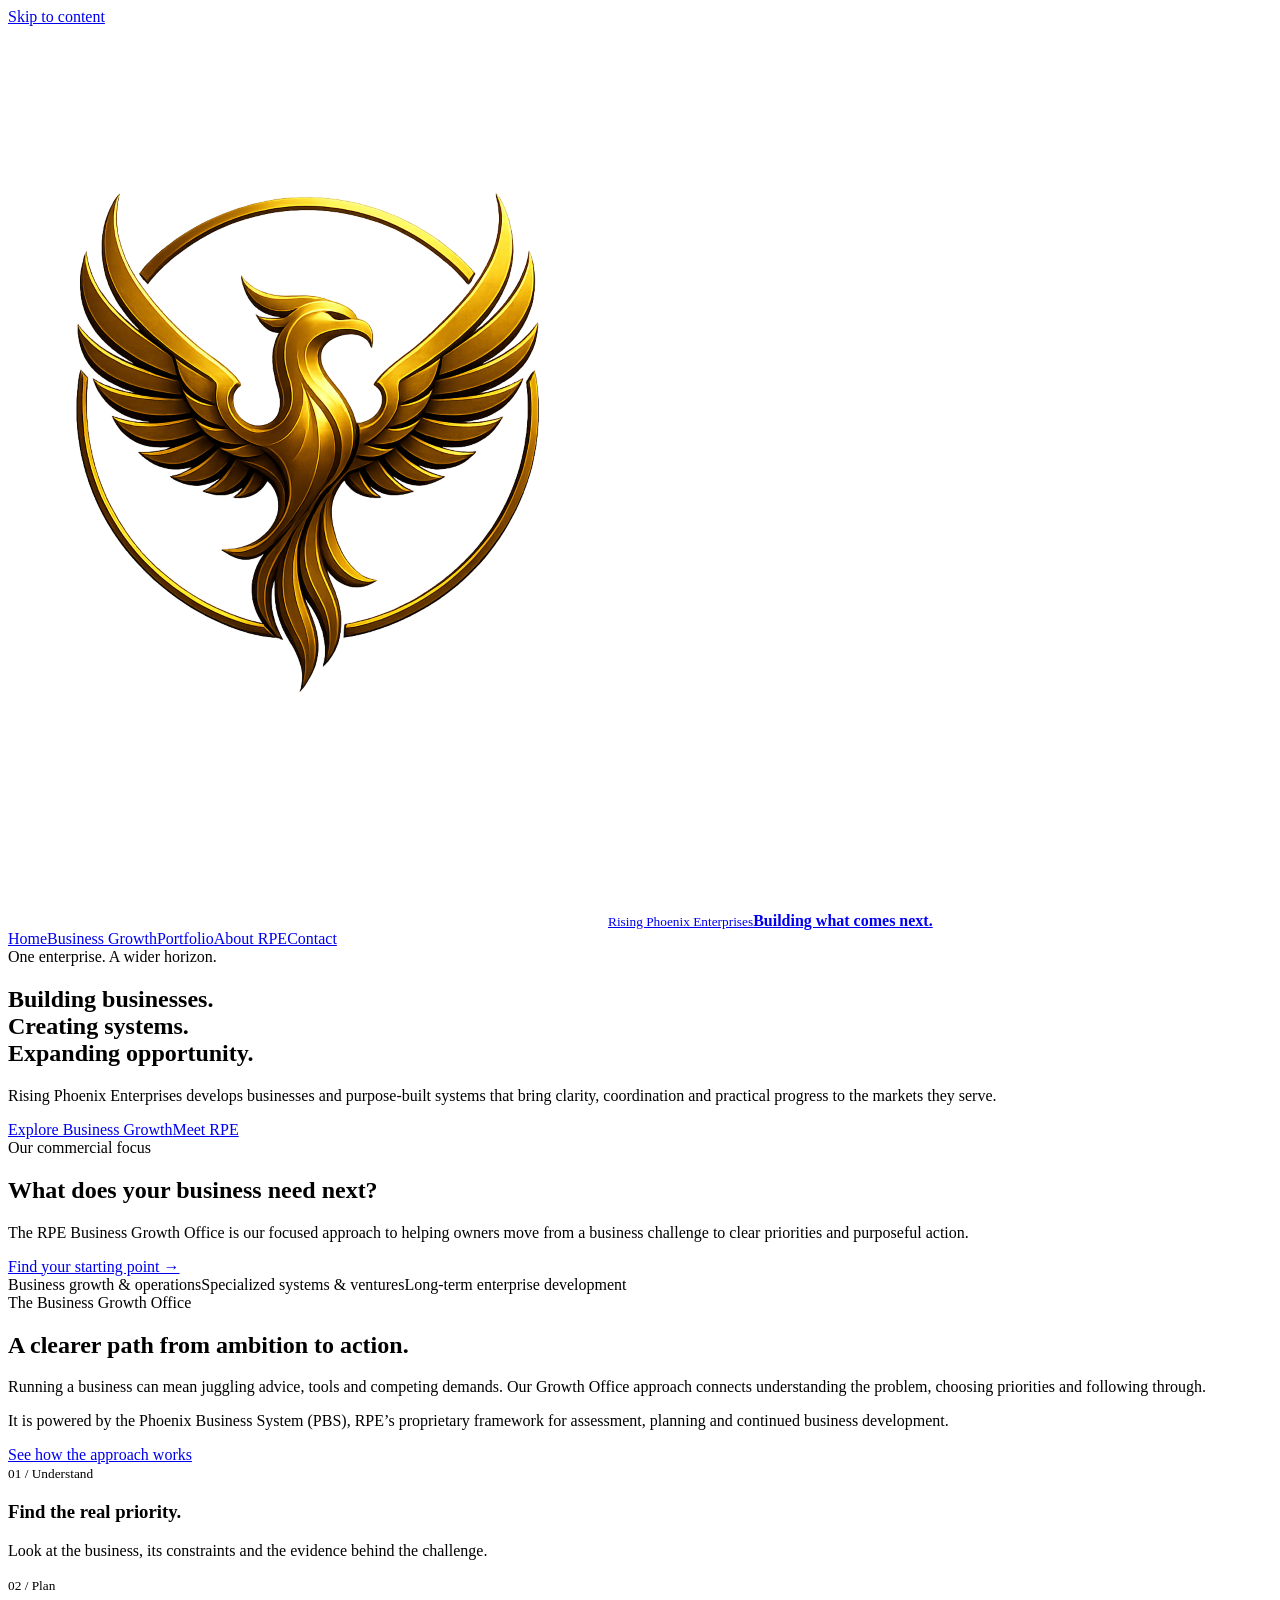
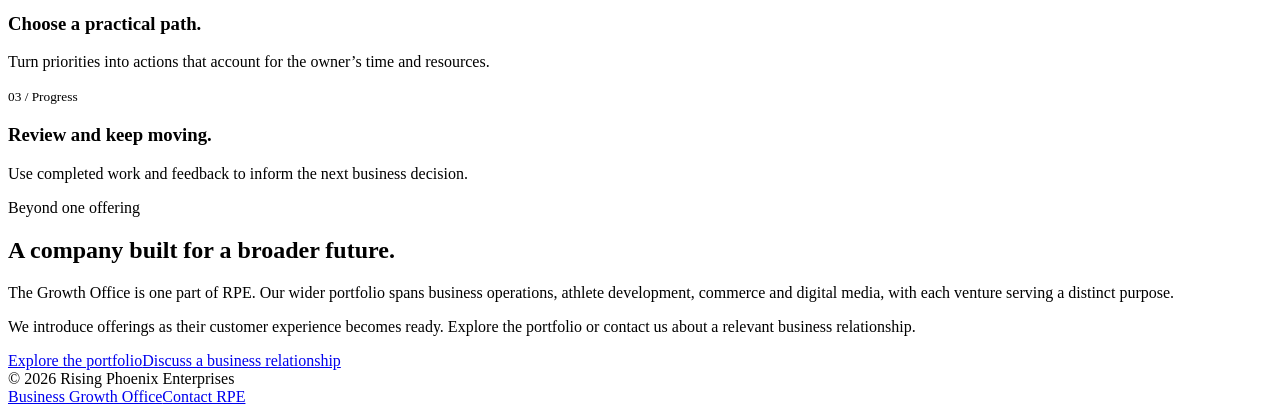
==== commit 00971b0d: "Align index.html with RPE enterprise and Growth Office positioning" ====
--- a/index.html
+++ b/index.html
@@ -1,817 +1 @@
-<!DOCTYPE html>
-<html lang="en">
-<head>
-<meta charset="UTF-8" />
-<meta name="viewport" content="width=device-width, initial-scale=1.0" />
-<title>Rising Phoenix Enterprises</title>
-<meta name="description" content="Rising Phoenix Enterprises is a multi-industry technology and systems enterprise developing purpose-built infrastructure across sports, global commerce, business operations, digital media, and future markets." />
-<meta name="theme-color" content="#050505" />
-
-<style>
-:root{
-  --black:#050505;
-  --black2:#0a0a0b;
-  --black3:#111113;
-  --white:#ffffff;
-  --paper:#f4f4f1;
-  --ink:#161616;
-  --muted:#6a6a66;
-  --gold:#c99a3a;
-  --gold-hi:#efc967;
-  --gold-deep:#765218;
-  --line-dark:rgba(255,255,255,.12);
-  --line-light:rgba(0,0,0,.12);
-  --max:1360px;
-  --ease:cubic-bezier(.22,.61,.36,1);
-}
-
-*{box-sizing:border-box}
-html{scroll-behavior:smooth}
-body{
-  margin:0;
-  background:var(--black);
-  color:var(--white);
-  font-family:Inter, "Helvetica Neue", Arial, sans-serif;
-  -webkit-font-smoothing:antialiased;
-  text-rendering:optimizeLegibility;
-  overflow-x:hidden;
-}
-a{color:inherit;text-decoration:none}
-img{max-width:100%;display:block}
-button{font:inherit}
-.shell{width:min(var(--max),calc(100% - 84px));margin:0 auto}
-
-/* ---------- TOP BAR ---------- */
-.site-header{
-  position:fixed;
-  inset:0 0 auto 0;
-  z-index:80;
-  transition:background .35s ease,border-color .35s ease;
-  border-bottom:1px solid transparent;
-}
-.site-header.scrolled{
-  background:rgba(5,5,5,.92);
-  backdrop-filter:blur(18px);
-  border-color:var(--line-dark);
-}
-.header-inner{
-  min-height:88px;
-  display:flex;
-  align-items:center;
-  justify-content:space-between;
-  gap:34px;
-}
-.brand{
-  display:flex;
-  align-items:center;
-  gap:15px;
-  min-width:290px;
-}
-.brand img{
-  width:48px;
-  height:48px;
-  object-fit:contain;
-  filter:drop-shadow(0 0 12px rgba(201,154,58,.14));
-}
-.brand-copy{line-height:1}
-.brand-top{
-  font-size:8px;
-  letter-spacing:.26em;
-  text-transform:uppercase;
-  color:var(--gold-hi);
-  font-weight:700;
-  margin-bottom:7px;
-}
-.brand-main{
-  font-family:Georgia,"Times New Roman",serif;
-  font-size:19px;
-  font-weight:400;
-  letter-spacing:.01em;
-}
-.nav{
-  display:flex;
-  align-items:center;
-  gap:26px;
-  font-size:9px;
-  letter-spacing:.17em;
-  text-transform:uppercase;
-  color:#d5d5d1;
-}
-.nav a{
-  position:relative;
-  padding:35px 0 30px;
-}
-.nav a::after{
-  content:"";
-  position:absolute;
-  left:0;
-  right:100%;
-  bottom:22px;
-  height:1px;
-  background:var(--gold);
-  transition:right .28s var(--ease);
-}
-.nav a:hover{color:#fff}
-.nav a:hover::after{right:0}
-
-/* ---------- HERO ---------- */
-.hero{
-  position:relative;
-  min-height:760px;
-  display:flex;
-  align-items:center;
-  overflow:hidden;
-  background:
-    radial-gradient(circle at 77% 38%,rgba(201,154,58,.11),transparent 25%),
-    radial-gradient(circle at 72% 65%,rgba(255,255,255,.035),transparent 24%),
-    linear-gradient(125deg,#070707 0%,#090909 55%,#040404 100%);
-}
-.hero::before{
-  content:"";
-  position:absolute;
-  inset:0;
-  background:
-    linear-gradient(90deg,rgba(255,255,255,.02) 1px,transparent 1px),
-    linear-gradient(180deg,rgba(255,255,255,.018) 1px,transparent 1px);
-  background-size:72px 72px;
-  mask-image:linear-gradient(to right,rgba(0,0,0,.35),transparent 75%);
-  pointer-events:none;
-}
-.hero-grid{
-  position:relative;
-  z-index:2;
-  display:grid;
-  grid-template-columns:minmax(0,1.05fr) minmax(430px,.95fr);
-  gap:92px;
-  align-items:center;
-  padding:152px 0 92px;
-}
-.eyebrow{
-  display:flex;
-  align-items:center;
-  gap:13px;
-  margin-bottom:24px;
-  font-size:9px;
-  letter-spacing:.22em;
-  text-transform:uppercase;
-  color:var(--gold-hi);
-  font-weight:700;
-}
-.eyebrow::before{
-  content:"";
-  width:44px;
-  height:1px;
-  background:var(--gold);
-}
-.hero h1{
-  margin:0;
-  max-width:760px;
-  font-family:Georgia,"Times New Roman",serif;
-  font-size:clamp(42px,4.25vw,60px);
-  line-height:1.06;
-  font-weight:400;
-  letter-spacing:-.025em;
-}
-.hero-lead{
-  margin:25px 0 0;
-  max-width:690px;
-  color:#c8c8c3;
-  font-size:16px;
-  line-height:1.82;
-}
-.hero-actions{
-  display:flex;
-  gap:12px;
-  flex-wrap:wrap;
-  margin-top:34px;
-}
-.btn{
-  display:inline-flex;
-  align-items:center;
-  justify-content:center;
-  min-height:46px;
-  padding:0 23px;
-  border:1px solid rgba(255,255,255,.25);
-  font-size:9px;
-  letter-spacing:.17em;
-  text-transform:uppercase;
-  transition:.25s var(--ease);
-}
-.btn.gold{
-  border-color:var(--gold);
-  background:linear-gradient(120deg,var(--gold-deep),var(--gold),var(--gold-hi));
-  color:#111;
-  font-weight:800;
-}
-.btn:hover{transform:translateY(-2px)}
-.btn.outline:hover{
-  border-color:var(--gold);
-  color:var(--gold-hi);
-}
-
-/* HERO CORPORATE OBJECT */
-.hero-object{
-  position:relative;
-  min-height:495px;
-  border:1px solid rgba(255,255,255,.11);
-  background:
-    linear-gradient(145deg,rgba(255,255,255,.045),rgba(255,255,255,.008));
-  overflow:hidden;
-}
-.hero-object::before{
-  content:"";
-  position:absolute;
-  inset:0;
-  background:url("phoenix-os-logo.png") 55% 42% / 62% no-repeat;
-  opacity:.23;
-  filter:drop-shadow(0 0 30px rgba(201,154,58,.18));
-}
-.hero-object::after{
-  content:"";
-  position:absolute;
-  inset:0;
-  background:linear-gradient(180deg,transparent 50%,rgba(0,0,0,.8) 100%);
-}
-.object-top{
-  position:relative;
-  z-index:3;
-  display:flex;
-  justify-content:space-between;
-  padding:24px 26px;
-  border-bottom:1px solid rgba(255,255,255,.09);
-  font-size:8px;
-  letter-spacing:.18em;
-  text-transform:uppercase;
-}
-.object-top span:first-child{color:var(--gold-hi)}
-.object-top span:last-child{color:#969692}
-.object-foot{
-  position:absolute;
-  z-index:4;
-  left:26px;
-  right:26px;
-  bottom:25px;
-  display:grid;
-  grid-template-columns:1fr 1fr;
-  gap:26px;
-}
-.object-stat{
-  padding-top:13px;
-  border-top:1px solid rgba(201,154,58,.44);
-}
-.object-stat small{
-  display:block;
-  margin-bottom:7px;
-  font-size:8px;
-  letter-spacing:.16em;
-  text-transform:uppercase;
-  color:var(--gold-hi);
-}
-.object-stat strong{
-  display:block;
-  font-family:Georgia,"Times New Roman",serif;
-  font-size:19px;
-  font-weight:400;
-  line-height:1.35;
-}
-
-/* ---------- MARKET STRIP ---------- */
-.market-strip{
-  background:#000;
-  border-top:1px solid rgba(201,154,58,.35);
-  border-bottom:1px solid rgba(255,255,255,.09);
-}
-.market-inner{
-  min-height:80px;
-  display:grid;
-  grid-template-columns:180px 1fr;
-  align-items:center;
-  gap:32px;
-}
-.market-label{
-  font-size:8px;
-  letter-spacing:.2em;
-  text-transform:uppercase;
-  color:var(--gold-hi);
-  font-weight:700;
-}
-.market-list{
-  display:flex;
-  align-items:center;
-  gap:0;
-  overflow:hidden;
-}
-.market-list span{
-  padding:0 25px;
-  border-left:1px solid rgba(255,255,255,.12);
-  font-size:10px;
-  letter-spacing:.08em;
-  color:#d4d4d0;
-  white-space:nowrap;
-}
-.market-list span:first-child{padding-left:0;border-left:0}
-
-/* ---------- INTRO ---------- */
-.section{
-  position:relative;
-  padding:88px 0;
-}
-.section.paper{
-  background:var(--paper);
-  color:var(--ink);
-}
-.section.dark{
-  background:var(--black2);
-  color:#fff;
-}
-.section-grid{
-  display:grid;
-  grid-template-columns:220px 1fr;
-  gap:70px;
-}
-.section-label{
-  border-top:1px solid var(--gold);
-  padding-top:11px;
-  font-size:8px;
-  letter-spacing:.19em;
-  text-transform:uppercase;
-  color:var(--gold-deep);
-  font-weight:700;
-}
-.dark .section-label{color:var(--gold-hi)}
-.section h2{
-  margin:0 0 18px;
-  font-family:Georgia,"Times New Roman",serif;
-  font-size:34px;
-  line-height:1.18;
-  font-weight:400;
-  letter-spacing:-.015em;
-}
-.section p{
-  margin:0;
-  max-width:900px;
-  font-size:15px;
-  line-height:1.85;
-  color:#5c5c58;
-}
-.dark p{color:#b9b9b4}
-
-/* THREE PRINCIPLES */
-.principles{
-  margin-top:36px;
-  display:grid;
-  grid-template-columns:repeat(3,1fr);
-  border-top:1px solid var(--line-light);
-  border-bottom:1px solid var(--line-light);
-}
-.principle{
-  padding:25px 28px 28px 0;
-  border-right:1px solid var(--line-light);
-}
-.principle + .principle{padding-left:28px}
-.principle:last-child{border-right:0}
-.principle small{
-  display:block;
-  margin-bottom:8px;
-  font-size:8px;
-  letter-spacing:.16em;
-  text-transform:uppercase;
-  color:var(--gold-deep);
-  font-weight:700;
-}
-.principle h3{
-  margin:0 0 8px;
-  font-family:Georgia,"Times New Roman",serif;
-  font-size:22px;
-  font-weight:400;
-}
-.principle p{font-size:13px;line-height:1.7}
-
-/* PHOENIX OS FEATURE */
-.os-feature{
-  display:grid;
-  grid-template-columns:1fr 340px;
-  gap:72px;
-  align-items:center;
-}
-.os-copy .micro{
-  color:var(--gold-hi);
-  font-size:8px;
-  letter-spacing:.19em;
-  text-transform:uppercase;
-  font-weight:700;
-  margin-bottom:13px;
-}
-.os-copy h2{
-  max-width:760px;
-}
-.os-object{
-  min-height:300px;
-  display:flex;
-  align-items:center;
-  justify-content:center;
-  border:1px solid rgba(255,255,255,.11);
-  background:
-    radial-gradient(circle at center,rgba(201,154,58,.13),transparent 50%);
-}
-.os-object img{
-  width:220px;
-  max-height:220px;
-  object-fit:contain;
-  opacity:.92;
-  filter:drop-shadow(0 16px 38px rgba(0,0,0,.5));
-}
-
-/* SYSTEMS */
-.systems-head{
-  display:flex;
-  justify-content:space-between;
-  gap:40px;
-  align-items:end;
-  margin-bottom:30px;
-}
-.systems-head p{max-width:600px}
-.system-list{
-  border-top:1px solid rgba(255,255,255,.14);
-}
-.system-row{
-  display:grid;
-  grid-template-columns:190px 1fr 125px;
-  gap:36px;
-  align-items:center;
-  min-height:122px;
-  border-bottom:1px solid rgba(255,255,255,.12);
-  transition:background .25s ease,padding .25s ease;
-}
-.system-row:hover{
-  background:rgba(255,255,255,.022);
-  padding-left:10px;
-  padding-right:10px;
-}
-.system-mark{
-  min-height:76px;
-  display:flex;
-  align-items:center;
-}
-.system-mark img{
-  max-width:160px;
-  max-height:62px;
-  object-fit:contain;
-}
-.fallback{
-  font-family:Georgia,"Times New Roman",serif;
-  font-size:19px;
-}
-.system-copy small{
-  display:block;
-  margin-bottom:6px;
-  color:var(--gold-hi);
-  font-size:8px;
-  letter-spacing:.17em;
-  text-transform:uppercase;
-}
-.system-copy h3{
-  margin:0 0 5px;
-  font-family:Georgia,"Times New Roman",serif;
-  font-size:22px;
-  font-weight:400;
-}
-.system-copy p{font-size:13px;line-height:1.7}
-.system-link{
-  justify-self:end;
-  font-size:8px;
-  letter-spacing:.17em;
-  text-transform:uppercase;
-  color:var(--gold-hi);
-  border-bottom:1px solid var(--gold-deep);
-  padding-bottom:4px;
-}
-
-/* DIRECTION */
-.direction{
-  background:
-    radial-gradient(circle at 20% 20%,rgba(201,154,58,.08),transparent 28%),
-    #070707;
-  border-top:1px solid rgba(201,154,58,.32);
-}
-.direction-grid{
-  display:grid;
-  grid-template-columns:220px 1fr;
-  gap:70px;
-}
-.direction h2{
-  margin:0;
-  max-width:900px;
-  font-family:Georgia,"Times New Roman",serif;
-  font-size:29px;
-  line-height:1.4;
-  font-weight:400;
-}
-
-/* FOOTER */
-.footer{
-  background:#030303;
-  border-top:1px solid rgba(255,255,255,.08);
-  padding:34px 0;
-  color:#898984;
-  font-size:9px;
-  letter-spacing:.11em;
-  text-transform:uppercase;
-}
-.footer .shell{
-  display:flex;
-  justify-content:space-between;
-  gap:22px;
-  flex-wrap:wrap;
-}
-
-/* REVEAL */
-.reveal{
-  opacity:0;
-  transform:translateY(18px);
-  transition:opacity .7s var(--ease),transform .7s var(--ease);
-}
-.reveal.on{
-  opacity:1;
-  transform:none;
-}
-
-/* RESPONSIVE */
-@media(max-width:1050px){
-  .nav{display:none}
-  .hero-grid{grid-template-columns:1fr;gap:48px}
-  .hero-object{min-height:420px}
-  .section-grid,.direction-grid{grid-template-columns:1fr;gap:28px}
-  .os-feature{grid-template-columns:1fr}
-  .os-object{max-width:500px}
-  .market-inner{grid-template-columns:1fr;padding:22px 0;gap:14px}
-  .market-list{flex-wrap:wrap;gap:12px}
-  .market-list span{border-left:0;padding:0 16px 0 0}
-}
-@media(max-width:720px){
-  .shell{width:min(var(--max),calc(100% - 34px))}
-  .header-inner{min-height:78px}
-  .brand img{width:43px;height:43px}
-  .brand-main{font-size:17px}
-  .hero{min-height:auto}
-  .hero-grid{padding:125px 0 62px}
-  .hero h1{font-size:38px}
-  .hero-lead{font-size:15px}
-  .hero-object{min-height:360px}
-  .object-foot{grid-template-columns:1fr}
-  .principles{grid-template-columns:1fr}
-  .principle,.principle + .principle{padding:20px 0;border-right:0;border-bottom:1px solid var(--line-light)}
-  .principle:last-child{border-bottom:0}
-  .section{padding:64px 0}
-  .section h2{font-size:29px}
-  .systems-head{display:block}
-  .system-row{grid-template-columns:1fr;gap:8px;padding:22px 0}
-  .system-row:hover{padding-left:0;padding-right:0}
-  .system-link{justify-self:start}
-}
-</style>
-</head>
-
-<body>
-
-<header class="site-header" id="siteHeader">
-  <div class="shell header-inner">
-    <a class="brand" href="index.html" aria-label="Rising Phoenix Enterprises home">
-      <img src="phoenix-os-logo.png" alt="Rising Phoenix Enterprises">
-      <div class="brand-copy">
-        <div class="brand-top">Rising Phoenix Enterprises</div>
-        <div class="brand-main">Global Systems Enterprise</div>
-      </div>
-    </a>
-
-    <nav class="nav" aria-label="Corporate Navigation">
-      <a href="institution.html">Institution</a>
-      <a href="phoenix-os.html">Phoenix OS</a>
-      <a href="industries.html">Industries</a>
-      <a href="systems.html">Systems</a>
-      <a href="enterprise.html">Enterprise</a>
-      <a href="contact.html">Contact</a>
-    </nav>
-  </div>
-</header>
-
-<main>
-
-<section class="hero">
-  <div class="shell hero-grid">
-
-    <div class="hero-copy reveal">
-      <div class="eyebrow">Rising Phoenix Enterprises</div>
-
-      <h1>Purpose-built systems for a changing world.</h1>
-
-      <p class="hero-lead">
-        Rising Phoenix Enterprises develops technology infrastructure for complex human, organizational, and commercial environments across multiple industries and international markets.
-      </p>
-
-      <div class="hero-actions">
-        <a class="btn gold" href="systems.html">Explore Systems</a>
-        <a class="btn outline" href="institution.html">About RPE</a>
-      </div>
-    </div>
-
-    <aside class="hero-object reveal" aria-label="RPE enterprise position">
-      <div class="object-top">
-        <span>Enterprise Portfolio</span>
-        <span>RPE · 2026</span>
-      </div>
-
-      <div class="object-foot">
-        <div class="object-stat">
-          <small>Enterprise Foundation</small>
-          <strong>Phoenix OS</strong>
-        </div>
-        <div class="object-stat">
-          <small>Market Orientation</small>
-          <strong>National &amp; International</strong>
-        </div>
-      </div>
-    </aside>
-
-  </div>
-</section>
-
-<section class="market-strip">
-  <div class="shell market-inner">
-    <div class="market-label">Current Market Domains</div>
-    <div class="market-list">
-      <span>Sports & Athlete Development</span>
-      <span>International Business & Commerce</span>
-      <span>Business Operations</span>
-      <span>Digital Media & Entertainment</span>
-    </div>
-  </div>
-</section>
-
-<section class="section paper">
-  <div class="shell section-grid reveal">
-    <div class="section-label">The Institution</div>
-
-    <div>
-      <h2>A multi-industry enterprise by design.</h2>
-
-      <p>
-        RPE is not organized around one application, one market, or one technology cycle. The company identifies persistent operating problems and develops systems intended to improve continuity, access, clarity, coordination, and performance within the environments they serve.
-      </p>
-
-      <div class="principles">
-        <article class="principle">
-          <small>Purpose</small>
-          <h3>Increase capacity.</h3>
-          <p>Reduce recurring complexity and strengthen the ability of people and organizations to function effectively.</p>
-        </article>
-
-        <article class="principle">
-          <small>Position</small>
-          <h3>Build across industries.</h3>
-          <p>Develop distinct systems for distinct operating environments rather than confining the enterprise to one sector.</p>
-        </article>
-
-        <article class="principle">
-          <small>Direction</small>
-          <h3>Think long-range.</h3>
-          <p>Build an enduring portfolio capable of serving expanding domestic and international markets.</p>
-        </article>
-      </div>
-    </div>
-  </div>
-</section>
-
-<section class="section dark">
-  <div class="shell os-feature reveal">
-    <div class="os-copy">
-      <div class="micro">Enterprise Technology Foundation</div>
-      <h2>Phoenix OS supports the systems RPE brings to market.</h2>
-      <p>
-        Phoenix OS is the proprietary technology foundation of Rising Phoenix Enterprises. It supports the company's expanding portfolio while each RPE system maintains its own identity, market purpose, and operating environment.
-      </p>
-
-      <div class="hero-actions">
-        <a class="btn outline" href="phoenix-os.html">Understand Phoenix OS</a>
-      </div>
-    </div>
-
-    <div class="os-object">
-      <img src="phoenix-os-logo.png" alt="Phoenix OS">
-    </div>
-  </div>
-</section>
-
-<section class="section dark" style="padding-top:12px">
-  <div class="shell reveal">
-
-    <div class="systems-head">
-      <div>
-        <div class="section-label" style="width:190px;margin-bottom:20px">Enterprise Systems</div>
-        <h2>Selected RPE systems.</h2>
-      </div>
-      <p>
-        Purpose-built systems serving materially different industries while remaining part of one enterprise portfolio.
-      </p>
-    </div>
-
-    <div class="system-list">
-
-      <a class="system-row" href="https://stats-core.com" target="_blank" rel="noopener">
-        <div class="system-mark">
-          <img src="stats-core-logo.png" alt="STATS-CORE" onerror="this.style.display='none';this.nextElementSibling.style.display='block'">
-          <span class="fallback" style="display:none">STATS-CORE™</span>
-        </div>
-        <div class="system-copy">
-          <small>Sports & Athlete Development</small>
-          <h3>STATS-CORE™ Athlete Lifecycle System</h3>
-          <p>Infrastructure for the athlete lifecycle, including development, evidence, academics, eligibility, recruiting, exposure, communication, and long-term athlete intelligence.</p>
-        </div>
-        <div class="system-link">Enter System →</div>
-      </a>
-
-      <a class="system-row" href="#" target="_blank" rel="noopener">
-        <div class="system-mark">
-          <img src="pbo_logo.png" alt="Phoenix Back Office" onerror="this.style.display='none';this.nextElementSibling.style.display='block'">
-          <span class="fallback" style="display:none">Phoenix Back Office</span>
-        </div>
-        <div class="system-copy">
-          <small>International Business & Commerce</small>
-          <h3>Phoenix Back Office</h3>
-          <p>Global Business Infrastructure supporting business relationships, supplier engagement, qualification, quotations, records, workflows, and transaction continuity.</p>
-        </div>
-        <div class="system-link">Enter System →</div>
-      </a>
-
-      <a class="system-row" href="#" target="_blank" rel="noopener">
-        <div class="system-mark"><span class="fallback">Phoenix Business System</span></div>
-        <div class="system-copy">
-          <small>Business Operations</small>
-          <h3>Phoenix Business System</h3>
-          <p>Business infrastructure focused on organizational readiness, operating clarity, and structured enterprise progression.</p>
-        </div>
-        <div class="system-link">Enter System →</div>
-      </a>
-
-      <a class="system-row" href="#" target="_blank" rel="noopener">
-        <div class="system-mark"><span class="fallback">PHNX Media</span></div>
-        <div class="system-copy">
-          <small>Digital Media & Entertainment</small>
-          <h3>PHNX Media</h3>
-          <p>Digital media infrastructure supporting structured creation, production, quality control, and distribution.</p>
-        </div>
-        <div class="system-link">Enter System →</div>
-      </a>
-
-    </div>
-  </div>
-</section>
-
-<section class="section direction">
-  <div class="shell direction-grid reveal">
-    <div class="section-label">Enterprise Direction</div>
-    <h2>
-      RPE is building an expanding portfolio of systems intended to strengthen how people, organizations, and markets operate — across industries, borders, and future technology environments.
-    </h2>
-  </div>
-</section>
-
-</main>
-
-<footer class="footer">
-  <div class="shell">
-    <span>© 2026 Rising Phoenix Enterprises</span>
-    <span>Global Systems Enterprise · National & International</span>
-  </div>
-</footer>
-
-<script>
-const header = document.getElementById("siteHeader");
-
-function updateHeader(){
-  if(window.scrollY > 24){
-    header.classList.add("scrolled");
-  }else{
-    header.classList.remove("scrolled");
-  }
-}
-updateHeader();
-window.addEventListener("scroll", updateHeader, {passive:true});
-
-const revealItems = document.querySelectorAll(".reveal");
-const observer = new IntersectionObserver((entries)=>{
-  entries.forEach(entry=>{
-    if(entry.isIntersecting){
-      entry.target.classList.add("on");
-      observer.unobserve(entry.target);
-    }
-  });
-},{threshold:.12});
-
-revealItems.forEach(item=>observer.observe(item));
-</script>
-
-</body>
-</html>
-
- 
+<!doctype html><html lang="en"><head><meta charset="utf-8"><meta name="viewport" content="width=device-width,initial-scale=1"><title>Building businesses. Creating systems. Expanding opportunity. | Rising Phoenix Enterprises</title><meta name="description" content="RPE develops businesses and purpose-built systems. Explore our Business Growth Office, our portfolio and opportunities to work with Rising Phoenix Enterprises."><meta name="theme-color" content="#080909"><link rel="canonical" href="https://www.risingphoenixhq.com/"><link rel="stylesheet" href="css/growth-office.css"></head><body><a class="skip" href="#main">Skip to content</a><header><div class="wrap head"><a class="brand" href="index.html"><img src="phoenix-os-logo.png" alt=""><span><small>Rising Phoenix Enterprises</small><strong>Building what comes next.</strong></span></a><nav class="nav" aria-label="Main navigation"><a href="index.html" aria-current="page">Home</a><a href="growth-office.html">Business Growth</a><a href="systems.html">Portfolio</a><a href="institution.html">About RPE</a><a href="contact.html">Contact</a></nav></div></header><main id="main"><section class="hero"><div class="wrap hero-grid"><div><span class="eyebrow">One enterprise. A wider horizon.</span><h1>Building businesses.<br>Creating systems.<br>Expanding opportunity.</h1><p class="lead">Rising Phoenix Enterprises develops businesses and purpose-built systems that bring clarity, coordination and practical progress to the markets they serve.</p><div class="actions"><a class="button gold" href="growth-office.html">Explore Business Growth</a><a class="button" href="institution.html">Meet RPE</a></div></div><aside class="panel"><span class="eyebrow">Our commercial focus</span><h2>What does your business need next?</h2><p>The RPE Business Growth Office is our focused approach to helping owners move from a business challenge to clear priorities and purposeful action.</p><div class="rule"><a class="text-link" href="growth-office.html#start">Find your starting point →</a></div></aside></div></section><div class="band"><div class="wrap"><span>Business growth &amp; operations</span><span>Specialized systems &amp; ventures</span><span>Long-term enterprise development</span></div></div><section class="section paper"><div class="wrap split"><div><span class="eyebrow">The Business Growth Office</span><h2>A clearer path from ambition to action.</h2></div><div><p>Running a business can mean juggling advice, tools and competing demands. Our Growth Office approach connects understanding the problem, choosing priorities and following through.</p><p>It is powered by the Phoenix Business System (PBS), RPE’s proprietary framework for assessment, planning and continued business development.</p><a class="button gold" href="growth-office.html">See how the approach works</a></div></div><div class="wrap grid"><article class="card"><small>01 / Understand</small><h3>Find the real priority.</h3><p>Look at the business, its constraints and the evidence behind the challenge.</p></article><article class="card"><small>02 / Plan</small><h3>Choose a practical path.</h3><p>Turn priorities into actions that account for the owner’s time and resources.</p></article><article class="card"><small>03 / Progress</small><h3>Review and keep moving.</h3><p>Use completed work and feedback to inform the next business decision.</p></article></div></section><section class="section"><div class="wrap split"><div><span class="eyebrow">Beyond one offering</span><h2>A company built for a broader future.</h2></div><div><p class="lead">The Growth Office is one part of RPE. Our wider portfolio spans business operations, athlete development, commerce and digital media, with each venture serving a distinct purpose.</p><p>We introduce offerings as their customer experience becomes ready. Explore the portfolio or contact us about a relevant business relationship.</p><div class="actions"><a class="button" href="systems.html">Explore the portfolio</a><a class="button" href="contact.html">Discuss a business relationship</a></div></div></div></section></main><footer><div class="wrap"><span>© 2026 Rising Phoenix Enterprises</span><div><a href="growth-office.html">Business Growth Office</a><a href="contact.html">Contact RPE</a></div></div></footer></body></html>
